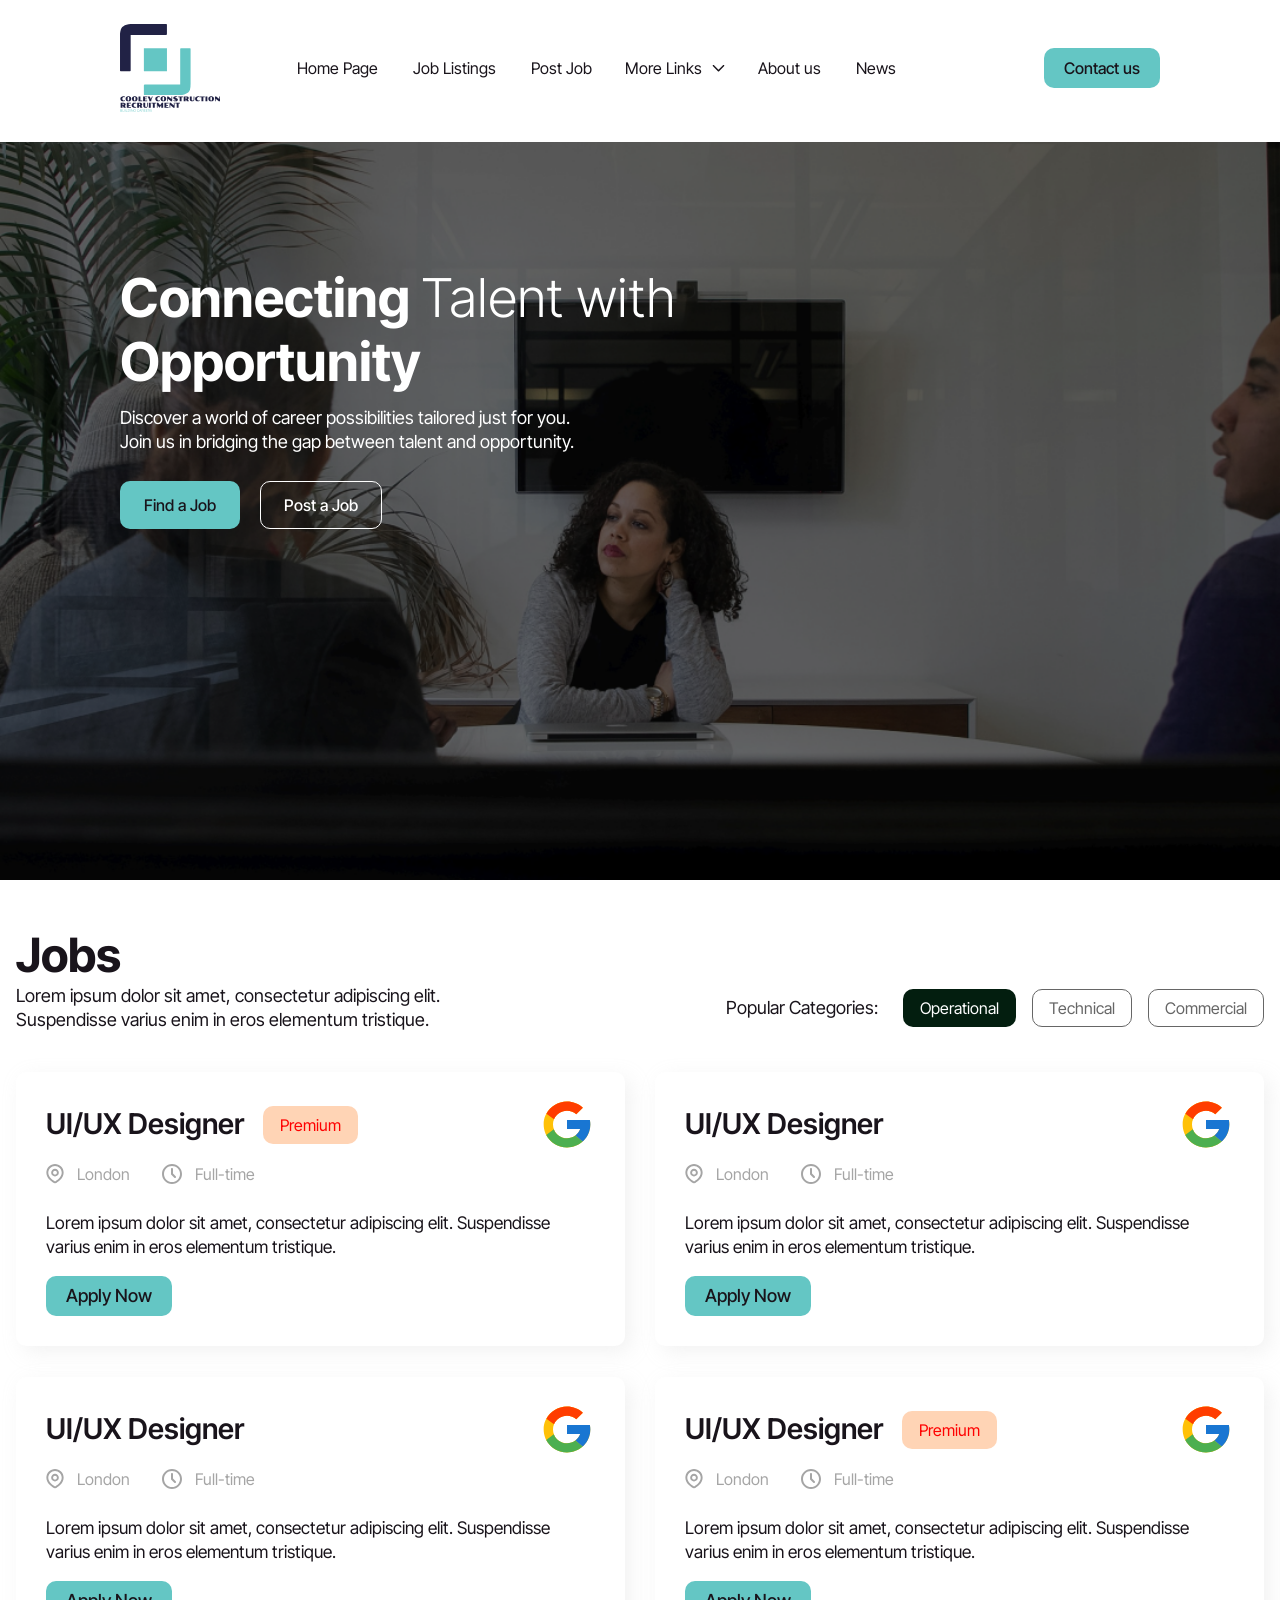
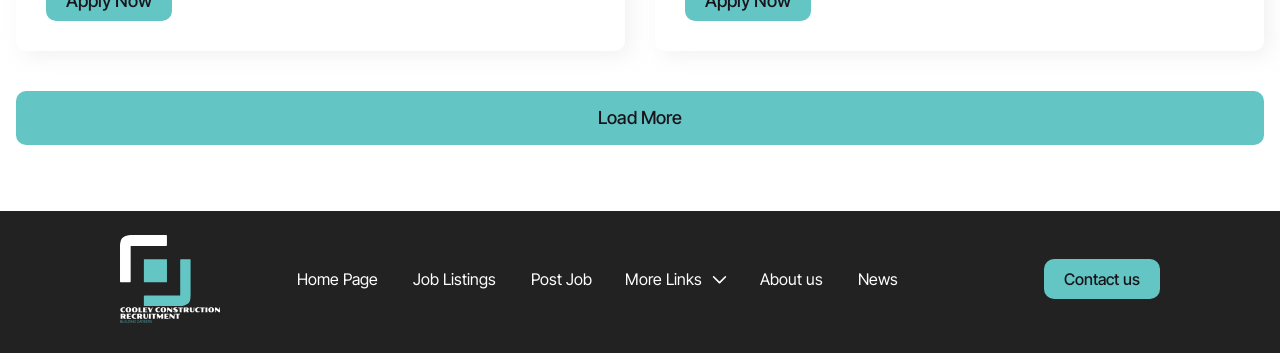
==== index.html @ 096ee9eb "Add files via upload" ====
<!doctype html>
<html lang="en">

<head>
	<title>HomePage</title>
	<meta charset="UTF-8">
	<meta name="format-detection" content="telephone=no">
	<!-- <style>body{opacity: 0;}</style> -->
	<link rel="stylesheet" href="css/style.min.css?_v=20250116055004">
	<link rel="shortcut icon" href="favicon.ico">
	<!-- <meta name="robots" content="noindex, nofollow"> -->
	<meta name="viewport" content="width=device-width, initial-scale=1.0">
</head>

<body>
	<div class="wrapper">
		<header class="header">
			<div class="header__container-small">
				<a href="" class="header__logo"><img src="img/logo.svg" alt="Logo" /></a>
				<div class="header__menu menu">
					<nav class="menu__body">
						<ul class="menu__list">
							<li class="menu__item"><a href="" class="menu__link">Home Page</a></li>
							<li class="menu__item"><a href="" class="menu__link">Job Listings</a></li>
							<li class="menu__item"><a href="" class="menu__link">Post Job</a></li>
							<li class="menu__item">
								<div data-spollers data-spollers-speed="0" class="menu__spollers spollers">
									<details class="spollers__item">
										<summary data-spoller-close class="spollers__title">
											<span class="spollers__decor">More Links</span>
											<svg class="spollers__arrow">
												<use xlink:href="img/icons/icons.svg#spoller-arrow"></use>
											</svg>
										</summary>
										<div class="spollers__body">
											<ul class="spollers__list">
												<li class="spollers__li"><a href="#" class="spollers__link">Candidates</a></li>
												<li class="spollers__li"><a href="" class="spollers__link">Job</a></li>
												<li class="spollers__li"><a href="" class="spollers__link">Work with Us</a></li>
												<li class="spollers__li"><a href="" class="spollers__link">Blog (NEWS)</a></li>
											</ul>
										</div>
									</details>
								</div>
							</li>
							<li class="menu__item"><a href="" class="menu__link">About us</a></li>
							<li class="menu__item"><a href="" class="menu__link">News</a></li>
						</ul>
						<a data-da=".header__container-small, 850, 2" href="" class="menu__button">Contact us</a>
					</nav>
				</div>
				<button type="button" class="menu__icon icon-menu"><span></span></button>
			</div>
		</header>

		<main class="page">
			<section class="page__hero hero-page">
				<div class="hero-page__container-small">
					<h1 class="hero-page__title">
						Connecting <span class="hero-page__title--decor">Talent with</span> Opportunity
					</h1>
					<h2 class="hero-page__subtitle">
						Discover a world of career possibilities tailored just for you. <br />
						Join us in bridging the gap between talent and opportunity.
					</h2>
					<div class="hero-page__buttons">
						<a href="" class="hero-page__button hero-page__button--first">Find a Job</a>
						<a href="" class="hero-page__button hero-page__button--second">Post a Job</a>
					</div>
				</div>
			</section>
			<section class="page__jobs jobs-page">
				<div class="jobs-page__container">
					<h2 class="jobs-page__title title title--center-mobile">Jobs</h2>
					<div class="jobs-page__about">
						<h3 class="jobs-page__subtitle">
							Lorem ipsum dolor sit amet, consectetur adipiscing elit. Suspendisse varius enim in eros elementum
							tristique.
						</h3>
						<div class="jobs-page__filter filter-jobs">
							<h4 class="filter-jobs__title">Popular Categories:</h4>
							<div class="filter-jobs__categories">
								<button type="button" class="filter-jobs__category filter-jobs__category--active">Operational</button>
								<button type="button" class="filter-jobs__category">Technical</button>
								<button type="button" class="filter-jobs__category">Commercial</button>
							</div>
						</div>
					</div>
					<ul class="jobs-page__list">
						<li class="jobs-page__item item-job">
							<a href="" class="item-job__link">
								<div class="item-job__header">
									<h3 class="item-job__name">UI/UX Designer</h3>
									<div class="item-job__label"><span>Premium</span></div>
									<img src="img/jobs/google.svg" alt="Google" class="item-job__employer" />
								</div>
								<div class="item-job__info">
									<div class="item-job__location">
										<svg>
											<use xlink:href="img/icons/icons.svg#location"></use>
										</svg>
										<span>London</span>
									</div>
									<div class="item-job__employment-type">
										<svg>
											<use xlink:href="img/icons/icons.svg#clock"></use>
										</svg>
										<span>Full-time</span>
									</div>
								</div>
								<p class="item-job__description">
									Lorem ipsum dolor sit amet, consectetur adipiscing elit. Suspendisse varius enim in eros elementum
									tristique.
								</p>
								<div class="item-job__button">Apply Now</div>
							</a>
						</li>
						<li class="jobs-page__item item-job">
							<a href="" class="item-job__link">
								<div class="item-job__header">
									<h3 class="item-job__name">UI/UX Designer</h3>
									<img src="img/jobs/google.svg" alt="Google" class="item-job__employer" />
								</div>
								<div class="item-job__info">
									<div class="item-job__location">
										<svg>
											<use xlink:href="img/icons/icons.svg#location"></use>
										</svg>
										<span>London</span>
									</div>
									<div class="item-job__employment-type">
										<svg>
											<use xlink:href="img/icons/icons.svg#clock"></use>
										</svg>
										<span>Full-time</span>
									</div>
								</div>
								<p class="item-job__description">
									Lorem ipsum dolor sit amet, consectetur adipiscing elit. Suspendisse varius enim in eros elementum
									tristique.
								</p>
								<div class="item-job__button">Apply Now</div>
							</a>
						</li>
						<li class="jobs-page__item item-job">
							<a href="" class="item-job__link">
								<div class="item-job__header">
									<h3 class="item-job__name">UI/UX Designer</h3>
									<img src="img/jobs/google.svg" alt="Google" class="item-job__employer" />
								</div>
								<div class="item-job__info">
									<div class="item-job__location">
										<svg>
											<use xlink:href="img/icons/icons.svg#location"></use>
										</svg>
										<span>London</span>
									</div>
									<div class="item-job__employment-type">
										<svg>
											<use xlink:href="img/icons/icons.svg#clock"></use>
										</svg>
										<span>Full-time</span>
									</div>
								</div>
								<p class="item-job__description">
									Lorem ipsum dolor sit amet, consectetur adipiscing elit. Suspendisse varius enim in eros elementum
									tristique.
								</p>
								<div class="item-job__button">Apply Now</div>
							</a>
						</li>
						<li class="jobs-page__item item-job">
							<a href="" class="item-job__link">
								<div class="item-job__header">
									<h3 class="item-job__name">UI/UX Designer</h3>
									<div class="item-job__label"><span>Premium</span></div>
									<img src="img/jobs/google.svg" alt="Google" class="item-job__employer" />
								</div>
								<div class="item-job__info">
									<div class="item-job__location">
										<svg>
											<use xlink:href="img/icons/icons.svg#location"></use>
										</svg>
										<span>London</span>
									</div>
									<div class="item-job__employment-type">
										<svg>
											<use xlink:href="img/icons/icons.svg#clock"></use>
										</svg>
										<span>Full-time</span>
									</div>
								</div>
								<p class="item-job__description">
									Lorem ipsum dolor sit amet, consectetur adipiscing elit. Suspendisse varius enim in eros elementum
									tristique.
								</p>
								<div class="item-job__button">Apply Now</div>
							</a>
						</li>
					</ul>
					<button type="button" class="jobs-page__button">Load More</button>
				</div>
			</section>
		</main>
		<footer class="footer">
			<div class="footer__container-small">
				<a href="" class="footer__logo"><img src="img/footer-logo.svg" alt="Logo" /></a>
				<div class="footer__menu-footer menu-footer">
					<nav class="menu-footer__body">
						<ul class="menu-footer__list">
							<li class="menu-footer__item"><a href="" class="menu-footer__link">Home Page</a></li>
							<li class="menu-footer__item"><a href="" class="menu-footer__link">Job Listings</a></li>
							<li class="menu-footer__item"><a href="" class="menu-footer__link">Post Job</a></li>
							<li class="menu-footer__item">
								<div data-spollers data-spollers-speed="0" class="menu-footer__spollers spollers-footer">
									<details class="spollers-footer__item">
										<summary data-spoller-close class="spollers-footer__title">
											<span class="spollers-footer__decor">More Links</span>
											<svg class="spollers-footer__arrow">
												<use xlink:href="img/icons/icons.svg#spoller-arrow"></use>
											</svg>
										</summary>
										<div class="spollers-footer__body">
											<ul class="spollers-footer__list">
												<li class="spollers-footer__li"><a href="#" class="spollers-footer__link">Candidates</a></li>
												<li class="spollers-footer__li"><a href="" class="spollers-footer__link">Job</a></li>
												<li class="spollers-footer__li"><a href="" class="spollers-footer__link">Work with Us</a></li>
												<li class="spollers-footer__li"><a href="" class="spollers-footer__link">Blog (NEWS)</a></li>
											</ul>
										</div>
									</details>
								</div>
							</li>
							<li class="menu-footer__item"><a href="" class="menu-footer__link">About us</a></li>
							<li class="menu-footer__item"><a href="" class="menu-footer__link">News</a></li>
						</ul>
						<a data-da=".footer__container-small, 850, 2" href="" class="menu-footer__button">Contact us</a>
					</nav>
				</div>
			</div>
		</footer>

	</div>
	<script src="js/app.min.js?_v=20250116055004"></script>
</body>

</html>
---- css/style.min.css ----
@import url('https://fonts.googleapis.com/css2?family=Inter+Tight:wght@100; 300;400;500;600;700&display=swap');:root{--main-color:#19141b;--red:#ff0000;--light-peach:#ffd4b5;--gray:#a5a5a5;--teal-green:#339694;--aqua-blue:#64c6c4}*{padding:0;margin:0;border:0}*,*::after,*::before{box-sizing:border-box}*::after,*::before{display:inline-block}body,html{height:100%;min-width:320px}body{color:var(--main-color);line-height:1;font-family:"Inter Tight";font-size:1rem;-ms-text-size-adjust:100%;-moz-text-size-adjust:100%;-webkit-text-size-adjust:100%;-webkit-font-smoothing:antialiased;-moz-osx-font-smoothing:grayscale}button,input,textarea{font-family:"Inter Tight";font-size:inherit;line-height:inherit;color:inherit;background-color:rgba(0,0,0,0)}input,textarea{width:100%}label{display:inline-block}button,option,select{cursor:pointer}a{display:inline-block;color:inherit;text-decoration:none}ul li{list-style:none}img{vertical-align:top}h1,h2,h3,h4,h5,h6{font-weight:inherit;font-size:inherit}body{line-height:150%}.lock body{overflow:hidden;touch-action:none;-ms-scroll-chaining:none;overscroll-behavior:none}.wrapper{min-height:100%;display:flex;flex-direction:column;overflow:hidden}@supports (overflow:clip){.wrapper{overflow:clip}}.wrapper>main{flex:1 1 auto}.wrapper>*{min-width:0}[class*=__container]{max-width:84rem;margin:0 auto;padding:0 1rem}[class*=__container-small]{max-width:67rem;margin:0 auto;padding:0 1rem}[class*="--gc"]{display:grid;min-width:0;grid-template-columns:1rem 1fr minmax(auto,82rem) 1fr 1rem}[class*="--gc"]>*{min-width:0;grid-column:3/4}.menu{display:flex;align-items:center;width:100%}.menu__body{width:100%;display:flex;align-items:center;justify-content:space-between;background-color:#fff}.menu__list{display:flex;align-items:center;flex-wrap:wrap;row-gap:.3125rem}.menu__link{position:relative}.menu__link::after{content:"";position:absolute;left:0;bottom:-2px;width:0;height:2px;background-color:var(--aqua-blue);transition:width .2s ease,left .2s ease}.menu__button{z-index:3;white-space:nowrap;display:flex;justify-content:center;align-items:center;padding:.5rem 1.25rem;border-radius:.625rem;background-color:var(--aqua-blue);font-weight:500;transition:all .3s ease}.icon-menu{display:none}.ibg{width:100%;height:100%;-o-object-fit:cover;object-fit:cover}.ibg--top{-o-object-position:top;object-position:top}.ibg--bottom{-o-object-position:bottom;object-position:bottom}.ibg--left{-o-object-position:left;object-position:left}.ibg--right{-o-object-position:right;object-position:right}.ibg--contain{-o-object-fit:contain;object-fit:contain}summary{list-style:none}.title{font-weight:700;line-height:120%}.title--center{text-align:center}.header{min-height:8.875rem}.header__container-small{display:flex;align-items:center;width:100%}.header__logo{position:relative;z-index:3}.header__logo img{width:6.25rem}.spollers__item{position:relative;z-index:2}.spollers__title{display:flex;align-items:center;gap:.625rem;cursor:pointer}.spollers__title._spoller-active+.spollers__body{display:block}.spollers__arrow{width:.8125rem;height:.5rem;transition:-webkit-transform .3s;transition:transform .3s;transition:transform .3s,-webkit-transform .3s}._spoller-active .spollers__arrow{-webkit-transform:rotate(-180deg);transform:rotate(-180deg)}.spollers__body{display:none}.spollers__list{display:flex;flex-direction:column;gap:.5rem}.spollers__link{white-space:nowrap}.footer{background-color:#222;min-height:8.875rem}.footer__container-small{display:flex;align-items:center;width:100%}.footer__logo img{width:6.25rem}.menu-footer{display:flex;align-items:center;width:100%}.menu-footer__body{width:100%;display:flex;align-items:center;justify-content:space-between}.menu-footer__list{display:flex;align-items:center;flex-wrap:wrap;row-gap:.3125rem}.menu-footer__link{color:#fff;position:relative;z-index:1;padding:0 .125rem}.menu-footer__link::after{content:"";position:absolute;left:0;bottom:-2px;width:0;height:2px;background-color:#fff;transition:width .2s ease,left .2s ease}.menu-footer__button{white-space:nowrap;padding:.5rem 1.25rem;border-radius:.625rem;background-color:var(--aqua-blue);font-weight:500;transition:all .3s ease}.spollers-footer__item{position:relative;z-index:1}.spollers-footer__title{display:flex;align-items:center;gap:.625rem;color:#fff;cursor:pointer}.spollers-footer__decor{color:#fff}.spollers-footer__arrow{width:.9375rem;height:.8125rem;transition:-webkit-transform .3s;transition:transform .3s;transition:transform .3s,-webkit-transform .3s}._spoller-active .spollers-footer__arrow{-webkit-transform:rotate(-180deg);transform:rotate(-180deg)}.spollers-footer__list{display:flex;flex-direction:column;row-gap:.5rem}.spollers-footer__link{color:var(--main-color);white-space:nowrap}.hero-page{min-height:46.125rem;background:url(../img/hero/hero-bg.jpg) center center/cover no-repeat}.hero-page__title{font-weight:700;color:#fff;max-width:40.625rem;line-height:120%}.hero-page__title:not(:last-child){margin-bottom:.2142857143em}.hero-page__title--decor{font-weight:300}.hero-page__subtitle{font-size:1.125rem;color:#fff}.hero-page__buttons{display:flex;align-items:center;gap:1.25rem}.hero-page__button{font-weight:500;border-radius:.625rem;transition:all .3s}.hero-page__button--first{padding:.75rem 1.5rem;background-color:var(--aqua-blue)}.hero-page__button--second{padding:.6875rem 1.4375rem;border:1px solid #fff;color:#fff}.jobs-page{padding-top:2.9375rem}.jobs-page__about{display:flex;align-items:center;justify-content:space-between;gap:2.5rem;margin-bottom:2.5rem}.jobs-page__subtitle{font-size:1.125rem;max-width:26.5625rem}.jobs-page__list{display:grid;grid-template-columns:repeat(2,1fr)}.jobs-page__list:not(:last-child){margin-bottom:2.5rem}.jobs-page__button{font-size:1.125rem;font-weight:500;width:100%;border-radius:.625rem;padding:.9375rem;background-color:var(--aqua-blue);transition:color .2s}.filter-jobs{display:flex;align-items:center;gap:1.5625rem}.filter-jobs__title{white-space:nowrap;font-size:1.125rem}.filter-jobs__categories{display:flex;align-items:center;-webkit-column-gap:1rem;-moz-column-gap:1rem;column-gap:1rem}.filter-jobs__category{border-radius:.625rem;border:1px solid #666;color:#666;padding:.375rem 1rem}.filter-jobs__category--active{pointer-events:none;color:#fff;border:none;background-color:#031e0f;padding:.4375rem 1.0625rem}.item-job{border-radius:.625rem;background-color:#fff;box-shadow:6px 6px 20px 0 rgba(192,192,192,.21);transition:box-shadow .3s}.item-job__link{height:100%;display:flex;flex-direction:column;padding:1.5625rem 1.875rem 1.875rem 1.875rem}.item-job__header{display:flex;align-items:center;margin-bottom:.625rem}.item-job__name{line-height:115%;font-weight:600}.item-job__label{margin-right:1.25rem;padding:.4375rem 1.0625rem;color:var(--red);background-color:var(--light-peach);border-radius:.625rem}.item-job__employer{width:100%;margin-left:auto;text-align:end}.item-job__info{display:flex;align-items:center;-webkit-column-gap:2rem;-moz-column-gap:2rem;column-gap:2rem;row-gap:.3125rem;margin-bottom:1.5625rem}.item-job__location svg{width:1.125rem;height:1.260625rem}.item-job__employment-type svg{width:1.25rem;height:1.25rem}.item-job__employment-type,.item-job__location{color:#a5a5a5;display:flex;align-items:center;gap:.8125rem}.item-job__employment-type svg,.item-job__location svg{fill:#a5a5a5}.item-job__description{flex:1 1 auto}.item-job__button{display:inline-block;width:-webkit-max-content;width:max-content;font-weight:500;border-radius:.625rem;font-size:1.125rem;transition:all .1s;padding:.5rem 1.25rem;background-color:var(--aqua-blue);position:relative;overflow:hidden}.item-job__button:before{content:"";position:absolute;inset:0;border:2px solid var(--main-color);-webkit-transform:scale(1.1);transform:scale(1.1);opacity:0;transition:all .1s;border-radius:.625rem}@media (min-width:37.5em){.spollers-footer__title._spoller-active+.spollers-footer__body{display:block}.spollers-footer__body{display:none;background-color:#fff;border-radius:.625rem;border:2px solid var(--main-color);padding:.9375rem 3.125rem .9375rem .9375rem;position:absolute;bottom:calc(100% + .625rem);left:-1rem}}@media (min-width:53.125em){.menu__link{padding:0 .125rem}}@media (min-width:53.1875em){.spollers__decor{position:relative}.spollers__decor::after{content:"";position:absolute;left:0;bottom:-2px;width:0;height:2px;background-color:var(--aqua-blue);transition:width .2s ease,left .2s ease}._spoller-active .spollers__decor::after{width:100%}.spollers__body{background-color:#fff;border-radius:.625rem;border:2px solid var(--main-color);padding:.9375rem 3.125rem 1.25rem .9375rem;position:absolute;top:calc(100% + .625rem);left:-1rem}.spollers__link{position:relative;z-index:2;overflow:hidden;display:inline-block}.spollers__link::before{content:"";position:absolute;width:100%;height:2px;background-color:var(--aqua-blue);bottom:0;left:0;-webkit-transform:scaleX(0);transform:scaleX(0);-webkit-transform-origin:100% 50%;transform-origin:100% 50%;transition:-webkit-transform .3s cubic-bezier(.76,0,.24,1);transition:transform .3s cubic-bezier(.76,0,.24,1);transition:transform .3s cubic-bezier(.76,0,.24,1),-webkit-transform .3s cubic-bezier(.76,0,.24,1)}.spollers-footer__decor{position:relative;z-index:1}.spollers-footer__decor::after{content:"";position:absolute;left:0;bottom:-2px;width:0;height:2px;background-color:#fff;transition:width .2s ease,left .2s ease}._spoller-active .spollers-footer__decor::after{width:100%}.spollers-footer__link{position:relative;z-index:1;overflow:hidden;display:inline-block}.spollers-footer__link::before{content:"";position:absolute;width:100%;height:2px;background-color:var(--main-color);bottom:0;left:0;-webkit-transform:scaleX(0);transform:scaleX(0);-webkit-transform-origin:100% 50%;transform-origin:100% 50%;transition:-webkit-transform .3s cubic-bezier(.76,0,.24,1);transition:transform .3s cubic-bezier(.76,0,.24,1);transition:transform .3s cubic-bezier(.76,0,.24,1),-webkit-transform .3s cubic-bezier(.76,0,.24,1)}}@media (min-width:61.99875em){.header__container-small{padding-top:1.5rem}.footer__container-small{padding-top:1.5rem}}@media (min-width:75em){.menu__body{gap:2.1875rem}.menu__list{-webkit-column-gap:1.9375rem;-moz-column-gap:1.9375rem;column-gap:1.9375rem}.header__container-small{gap:4.6875rem}.footer__container-small{gap:4.6875rem}.menu-footer__body{gap:2.1875rem}.menu-footer__list{-webkit-column-gap:1.9375rem;-moz-column-gap:1.9375rem;column-gap:1.9375rem}}@media (min-width:84em){.title{font-size:3rem}}@media (min-width:90em){.hero-page__title{padding-top:8.125rem}.hero-page__title{font-size:3.5rem}.hero-page__subtitle:not(:last-child){margin-bottom:1.5rem}.jobs-page{padding-bottom:3.75rem}.jobs-page__list{gap:2rem}.item-job__name{margin-right:1.25rem}.item-job__name{font-size:2rem}.item-job__employer{max-width:3.625rem}.item-job__description{margin-bottom:.9375rem}.item-job__description{font-size:1.125rem}}@media (max-width:20em){.title{font-size:2.25rem}}@media (max-width:61.99875em){.header{min-height:7.5rem;display:flex;align-items:center}.header__logo img{width:5.3125rem}.footer{min-height:7.5rem;display:flex;align-items:center}.footer__logo img{width:5.3125rem}.jobs-page__about{flex-direction:column;align-items:start}.filter-jobs__categories{flex-wrap:wrap;row-gap:.625rem}}@media (max-width:53.125em){.menu__body{flex-direction:column;justify-content:flex-start;align-items:flex-end;position:fixed;z-index:2;width:100%;height:100%;right:-100%;top:0;overflow:auto;padding:11.25rem .9375rem 6.25rem 1.875rem;transition:right .3s}.menu__body::before{content:"";position:fixed;width:100%;height:7.5rem;right:-100%;top:0;transition:right .3s;z-index:3;background-color:#fff}.menu-open .menu__body{right:0}.menu-open .menu__body::before{right:0}.menu__list{-webkit-column-gap:1.3125rem;-moz-column-gap:1.3125rem;column-gap:1.3125rem;align-items:flex-end;flex-direction:column;padding-right:1.5625rem}.menu__button{padding:.625rem 1.5625rem}.icon-menu{display:block;position:relative;flex:0 0 1.875rem;height:1.625rem;z-index:5}.icon-menu span,.icon-menu::after,.icon-menu::before{content:"";display:inline-block;transition:all .3s ease 0s;right:0;position:absolute;width:100%;height:.1875rem;border-radius:1.875rem;background-color:var(--main-color)}.icon-menu::before{top:0}.icon-menu::after{bottom:0}.icon-menu span{top:calc(50% - .0625rem)}.menu-open .icon-menu span{width:0}.menu-open .icon-menu::before{top:calc(50% - .125rem);-webkit-transform:rotate(-45deg);transform:rotate(-45deg)}.menu-open .icon-menu::after{bottom:calc(50% - .0625rem);-webkit-transform:rotate(45deg);transform:rotate(45deg)}.header__container-small{gap:2.1875rem}.header__container-small{justify-content:space-between}.spollers__title{flex-direction:row-reverse}.spollers__arrow{width:1.4375rem;height:1.125rem}.spollers__body{margin-bottom:.9375rem}.spollers__list{align-items:flex-end}.spollers__link{display:flex;align-items:center;gap:.625rem}.spollers__link::after{content:"";width:.5rem;height:.5rem;border-radius:50%;background-color:var(--aqua-blue)}.footer__container-small{gap:2.1875rem}.footer__container-small{justify-content:space-between}.menu-footer__list{-webkit-column-gap:1.3125rem;-moz-column-gap:1.3125rem;column-gap:1.3125rem}.menu-footer__button{padding:.625rem 1.5625rem}}@media (max-width:53.125em)and (max-width:20em){.menu__list{row-gap:1.5625rem}.menu__link{font-size:1.75rem}.spollers__title._spoller-active{margin-bottom:.9375rem}.spollers__title{font-size:1.75rem}.spollers__list{row-gap:.9375rem}.spollers__link{font-size:1.125rem}}@media (max-width:53.125em)and (any-hover:none){.icon-menu{cursor:default}}@media (max-width:47.99875em){.menu__body{gap:1.25rem}.menu-footer__body{gap:1.25rem}.menu-footer__list{justify-content:center}.spollers-footer__body{padding:.9375rem 1.25rem}.jobs-page__list{grid-template-columns:1fr}.jobs-page__list:not(:last-child){margin-bottom:1.875rem}.filter-jobs{display:block}.filter-jobs__title{margin-bottom:1.25rem}.filter-jobs__categories{-webkit-column-gap:.625rem;-moz-column-gap:.625rem;column-gap:.625rem}.item-job__name{font-size:1.125rem}}@media (max-width:47.99875em)and (max-width:24.375em){.item-job__name{font-size:1.125rem}}@media (max-width:37.5em){.footer__container-small{padding-top:3.125rem;padding-bottom:5rem;flex-direction:column;gap:0}.footer__logo:not(:last-child){margin-bottom:3.125rem}.menu-footer:not(:last-child){margin-bottom:2.5rem}.menu-footer__list{width:100%;align-items:center;flex-direction:column;row-gap:1.25rem}.menu-footer__link{font-size:1.5rem}.spollers-footer__title{font-size:1.5rem}.spollers-footer__title._spoller-active{margin-bottom:.9375rem}.spollers-footer__body{padding:0}.spollers-footer__list{row-gap:.9375rem;align-items:flex-start}.spollers-footer__link{color:#fff;font-size:1.25rem;display:flex;align-items:center;flex-direction:row-reverse;gap:.5rem}.spollers-footer__link::after{content:"";width:.4375rem;height:.125rem;background-color:#fff}}@media (max-width:29.99875em){.menu__body{padding:9.375rem .9375rem 6.25rem 1.875rem}.menu__list{padding-right:.9375rem}.title--center-mobile{text-align:center}.header__container-small{gap:.9375rem}.spollers__body{margin-bottom:.625rem}.spollers__link{gap:.4375rem}.spollers__link::after{width:.3125rem;height:.3125rem}.hero-page{min-height:45.375rem}.hero-page__title:not(:last-child){margin-bottom:.9375rem}.jobs-page__subtitle{text-align:center}.item-job__link{padding:1rem 1rem 1.25rem 1rem}.item-job__label{font-size:.75rem;padding:.3125rem .75rem}.item-job__info{margin-bottom:1.25rem}.item-job__button{font-size:1rem;padding:.625rem 1.5625rem}}@media (max-width:24.375em){.hero-page__title{padding-top:5.625rem}.hero-page__title{font-size:2.5rem}.hero-page__subtitle:not(:last-child){margin-bottom:2.75rem}.jobs-page{padding-bottom:6.25rem}.jobs-page__list{gap:1.5rem}.item-job__name{margin-right:.75rem}.item-job__employer{max-width:2.6875rem}.item-job__description{margin-bottom:1.5625rem}.item-job__description{font-size:.875rem}}@media (min-width:47.99875em)and (max-width:75em){.menu__body{gap:clamp(1.25rem ,-.416546109rem + 3.4720614786vw ,2.1875rem)}.menu-footer__body{gap:clamp(1.25rem ,-.416546109rem + 3.4720614786vw ,2.1875rem)}}@media (min-width:53.125em)and (max-width:75em){.menu__list{-webkit-column-gap:clamp(1.3125rem ,-.2053571429rem + 2.8571428571vw ,1.9375rem);-moz-column-gap:clamp(1.3125rem ,-.2053571429rem + 2.8571428571vw ,1.9375rem);column-gap:clamp(1.3125rem ,-.2053571429rem + 2.8571428571vw ,1.9375rem)}.header__container-small{gap:clamp(2.1875rem ,-3.8839285714rem + 11.4285714286vw ,4.6875rem)}.footer__container-small{gap:clamp(2.1875rem ,-3.8839285714rem + 11.4285714286vw ,4.6875rem)}.menu-footer__list{-webkit-column-gap:clamp(1.3125rem ,-.2053571429rem + 2.8571428571vw ,1.9375rem);-moz-column-gap:clamp(1.3125rem ,-.2053571429rem + 2.8571428571vw ,1.9375rem);column-gap:clamp(1.3125rem ,-.2053571429rem + 2.8571428571vw ,1.9375rem)}}@media (max-width:53.125em)and (min-width:53.125em){.menu__list{row-gap:2.8125rem}.menu__link{font-size:3rem}.spollers__title._spoller-active{margin-bottom:2.8125rem}.spollers__title{font-size:3rem}.spollers__list{row-gap:1.875rem}.spollers__link{font-size:2.125rem}}@media (max-width:53.125em)and (min-width:20em)and (max-width:53.125em){.menu__list{row-gap:clamp(1.5625rem ,.8077830189rem + 3.7735849057vw ,2.8125rem)}.menu__link{font-size:clamp(1.75rem ,.9952830189rem + 3.7735849057vw ,3rem)}.spollers__title._spoller-active{margin-bottom:clamp(.9375rem ,-.1945754717rem + 5.6603773585vw ,2.8125rem)}.spollers__title{font-size:clamp(1.75rem ,.9952830189rem + 3.7735849057vw ,3rem)}.spollers__list{row-gap:clamp(.9375rem ,.3714622642rem + 2.8301886792vw ,1.875rem)}.spollers__link{font-size:clamp(1.125rem ,.5212264151rem + 3.0188679245vw ,2.125rem)}}@media (min-width:20em)and (max-width:84em){.title{font-size:clamp(2.25rem ,2.015625rem + 1.171875vw ,3rem)}}@media (min-width:24.375em)and (max-width:90em){.hero-page__title{padding-top:clamp(5.625rem ,4.6964285714rem + 3.8095238095vw ,8.125rem)}.hero-page__title{font-size:clamp(2.5rem ,2.1285714286rem + 1.5238095238vw ,3.5rem)}.hero-page__subtitle:not(:last-child){margin-bottom:clamp(1.5rem ,3.2142857143rem + -1.9047619048vw ,2.75rem)}.jobs-page{padding-bottom:clamp(3.75rem ,7.1785714286rem + -3.8095238095vw ,6.25rem)}.jobs-page__list{gap:clamp(1.5rem ,1.3142857143rem + .7619047619vw ,2rem)}.item-job__name{margin-right:clamp(.75rem ,.5642857143rem + .7619047619vw ,1.25rem)}.item-job__employer{max-width:clamp(2.6875rem ,2.3392857143rem + 1.4285714286vw ,3.625rem)}.item-job__description{margin-bottom:clamp(.9375rem ,1.7946428571rem + -.9523809524vw ,1.5625rem)}.item-job__description{font-size:clamp(.875rem ,.7821428571rem + .380952381vw ,1.125rem)}}@media (min-width:47.99875em)and (max-width:90em){.item-job__name{font-size:clamp(1.125rem ,.1250558019rem + 2.0832713312vw ,2rem)}}@media (max-width:47.99875em)and (min-width:47.9375em){.item-job__name{font-size:2rem}}@media (max-width:47.99875em)and (min-width:24.375em)and (max-width:47.9375em){.item-job__name{font-size:clamp(1.125rem ,.2198275862rem + 3.7135278515vw ,2rem)}}@media (any-hover:hover){.menu__link:hover::after{width:100%;left:0}.menu__button:hover{color:#fff;background-color:var(--main-color);box-shadow:0 4px 15px rgba(0,0,0,.2)}.spollers__link:hover::before{-webkit-transform-origin:0 50%;transform-origin:0 50%;-webkit-transform:scaleX(1);transform:scaleX(1)}.menu-footer__link:hover::after{width:100%;left:0}.menu-footer__button:hover{color:var(--main-color);background-color:#fff;box-shadow:0 4px 15px rgba(0,0,0,.2)}.spollers-footer__link:hover::before{-webkit-transform-origin:0 50%;transform-origin:0 50%;-webkit-transform:scaleX(1);transform:scaleX(1)}.hero-page__button--first:hover{color:#fff}.hero-page__button--second:hover{background-color:#fff;color:var(--main-color)}.jobs-page__button:hover{color:#fff}.filter-jobs__category:hover{color:#fff;border:none;background-color:#031e0f;padding:.4375rem 1.0625rem}.item-job:hover{box-shadow:6px 6px 20px 0 rgba(100,100,100,.21)}.item-job:hover .item-job__name{text-decoration:underline}.item-job__button:hover{color:var(--main-color);background-color:#fff;box-shadow:0 4px 15px rgba(0,0,0,.2)}.item-job__button:hover:before{-webkit-transform:scale(1);transform:scale(1);opacity:1}}
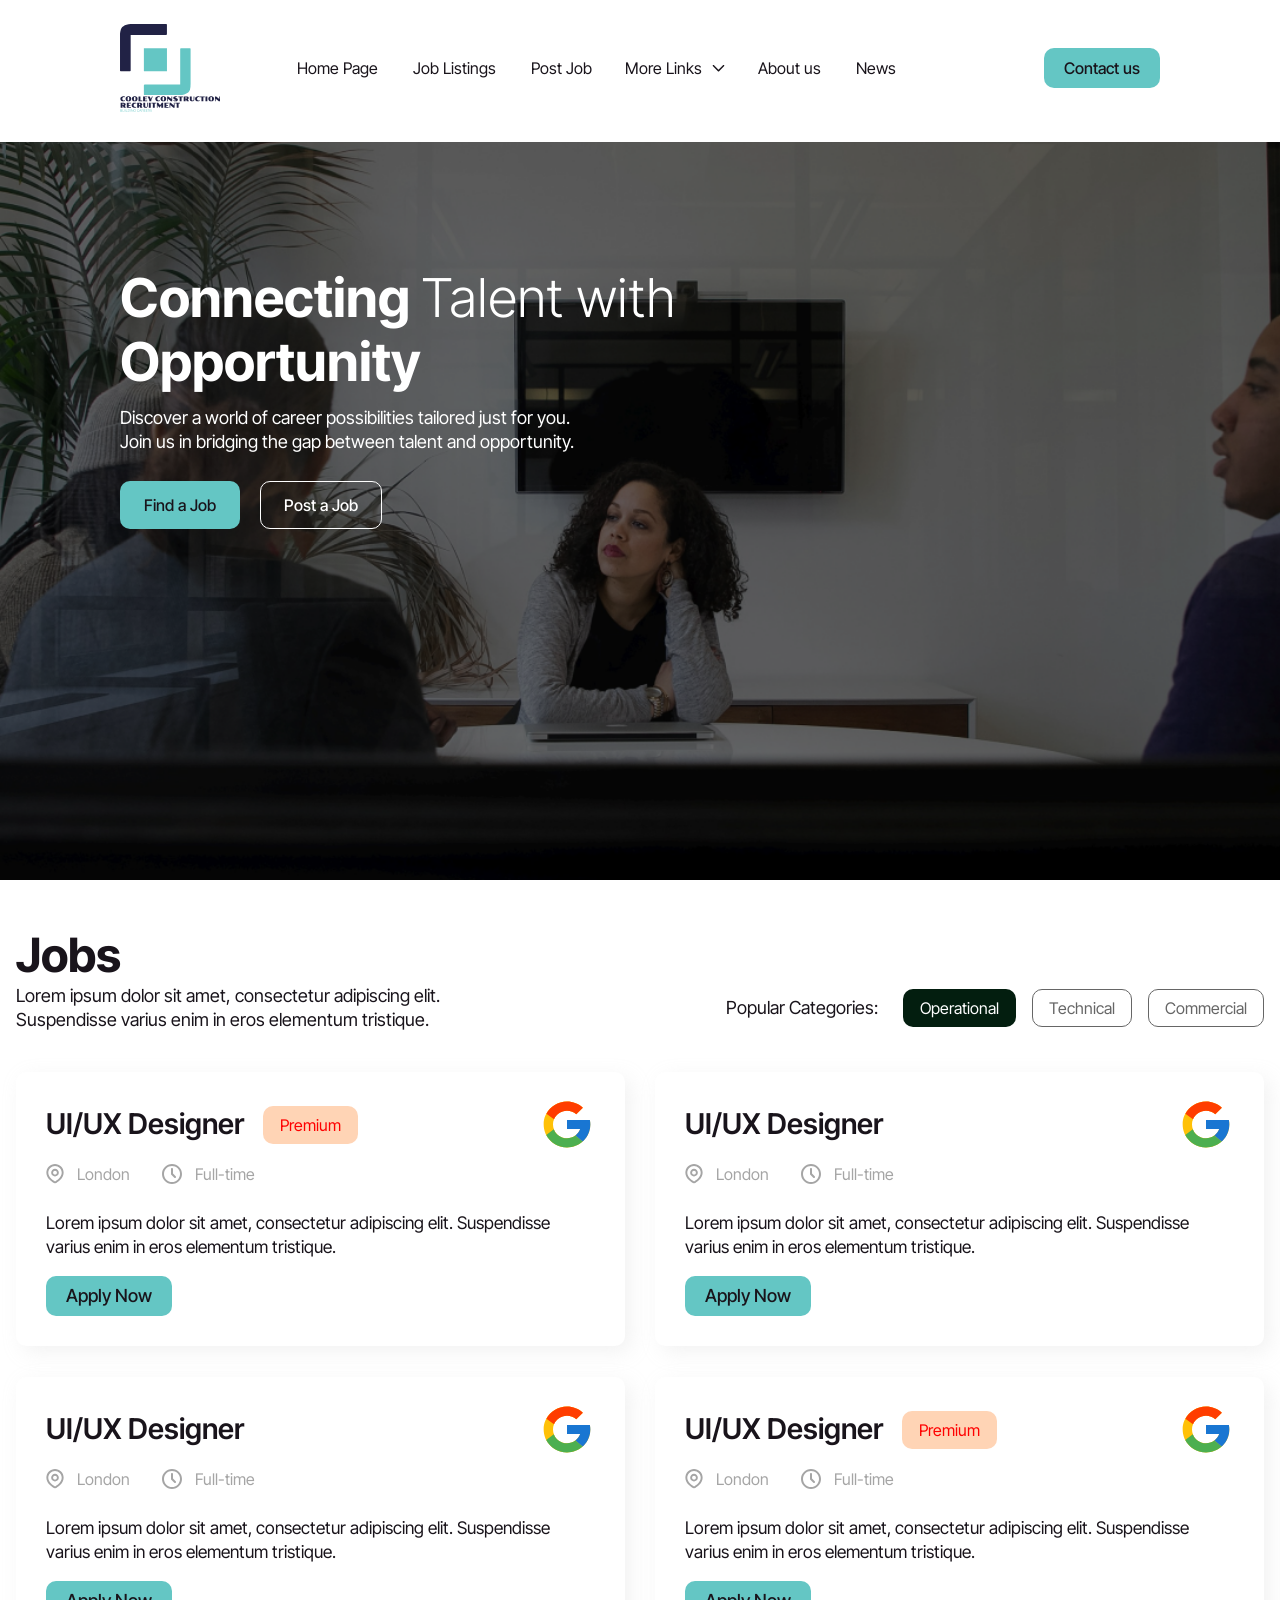
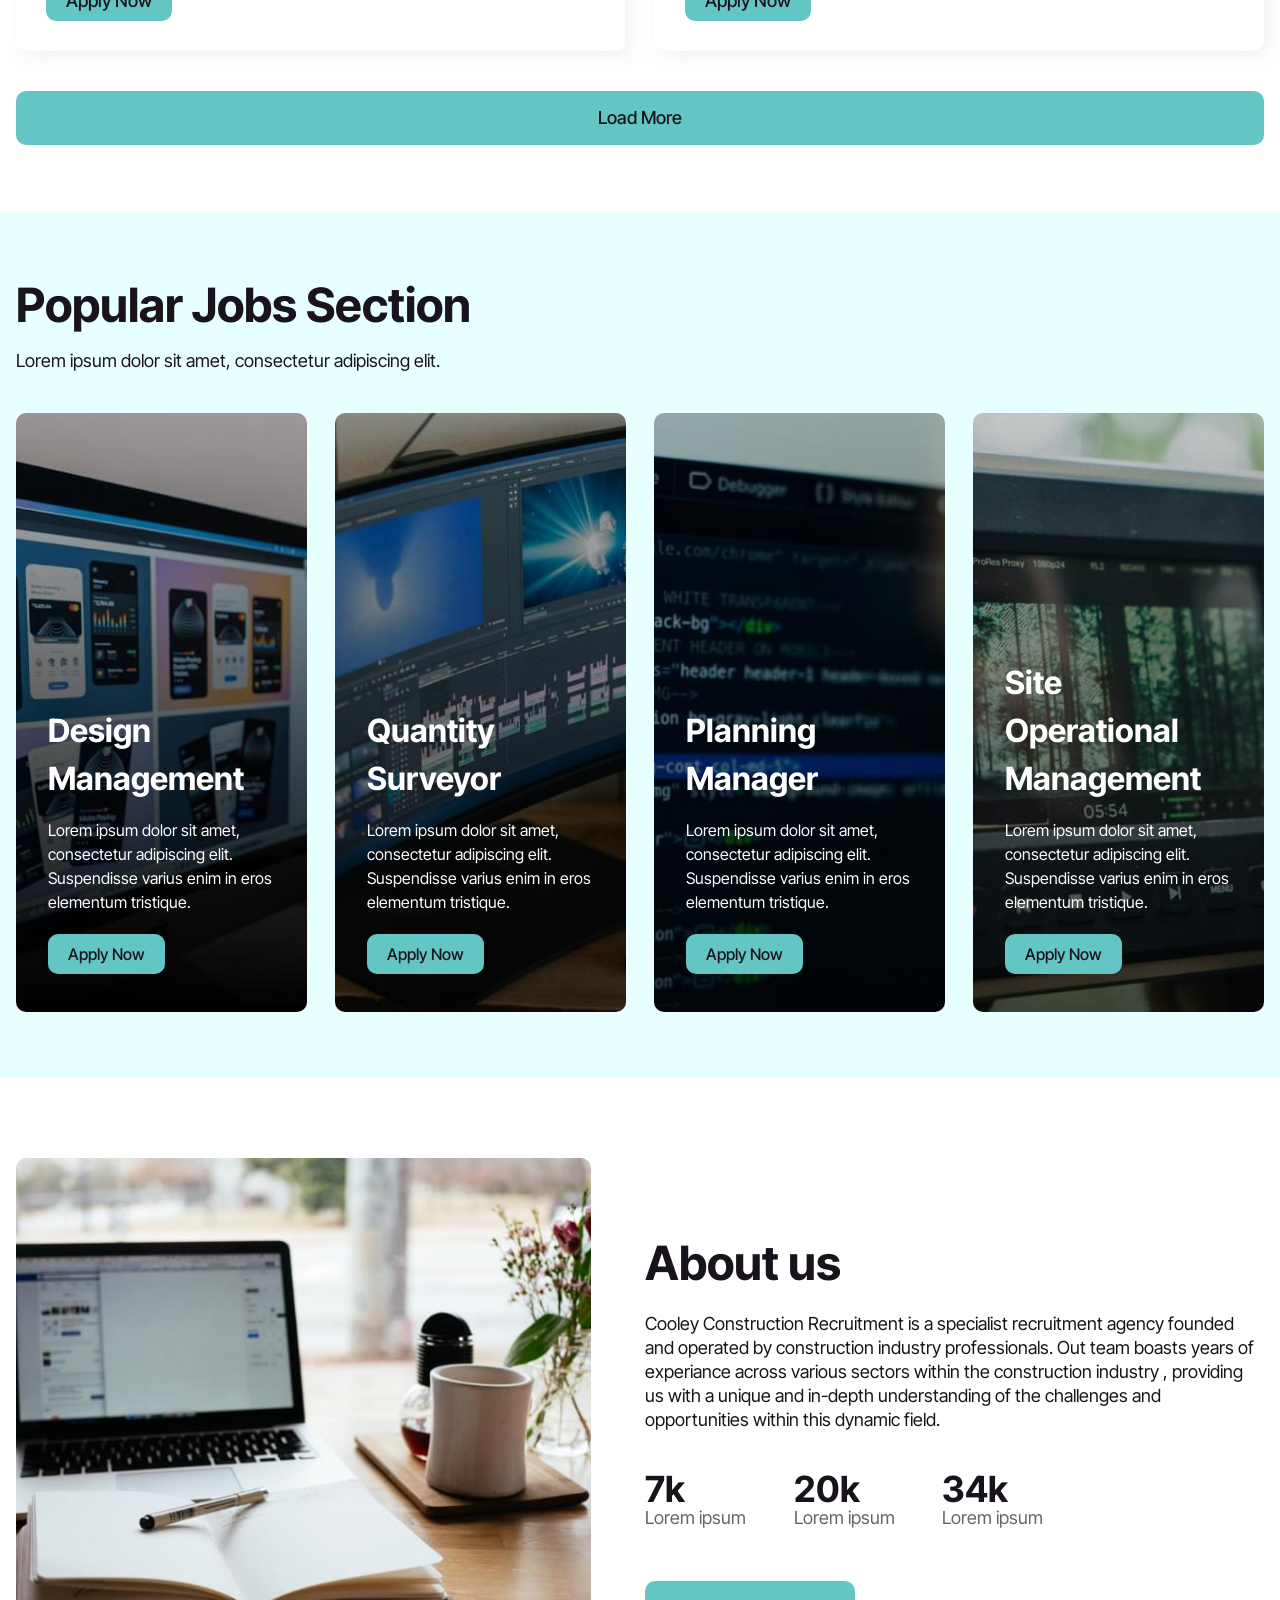
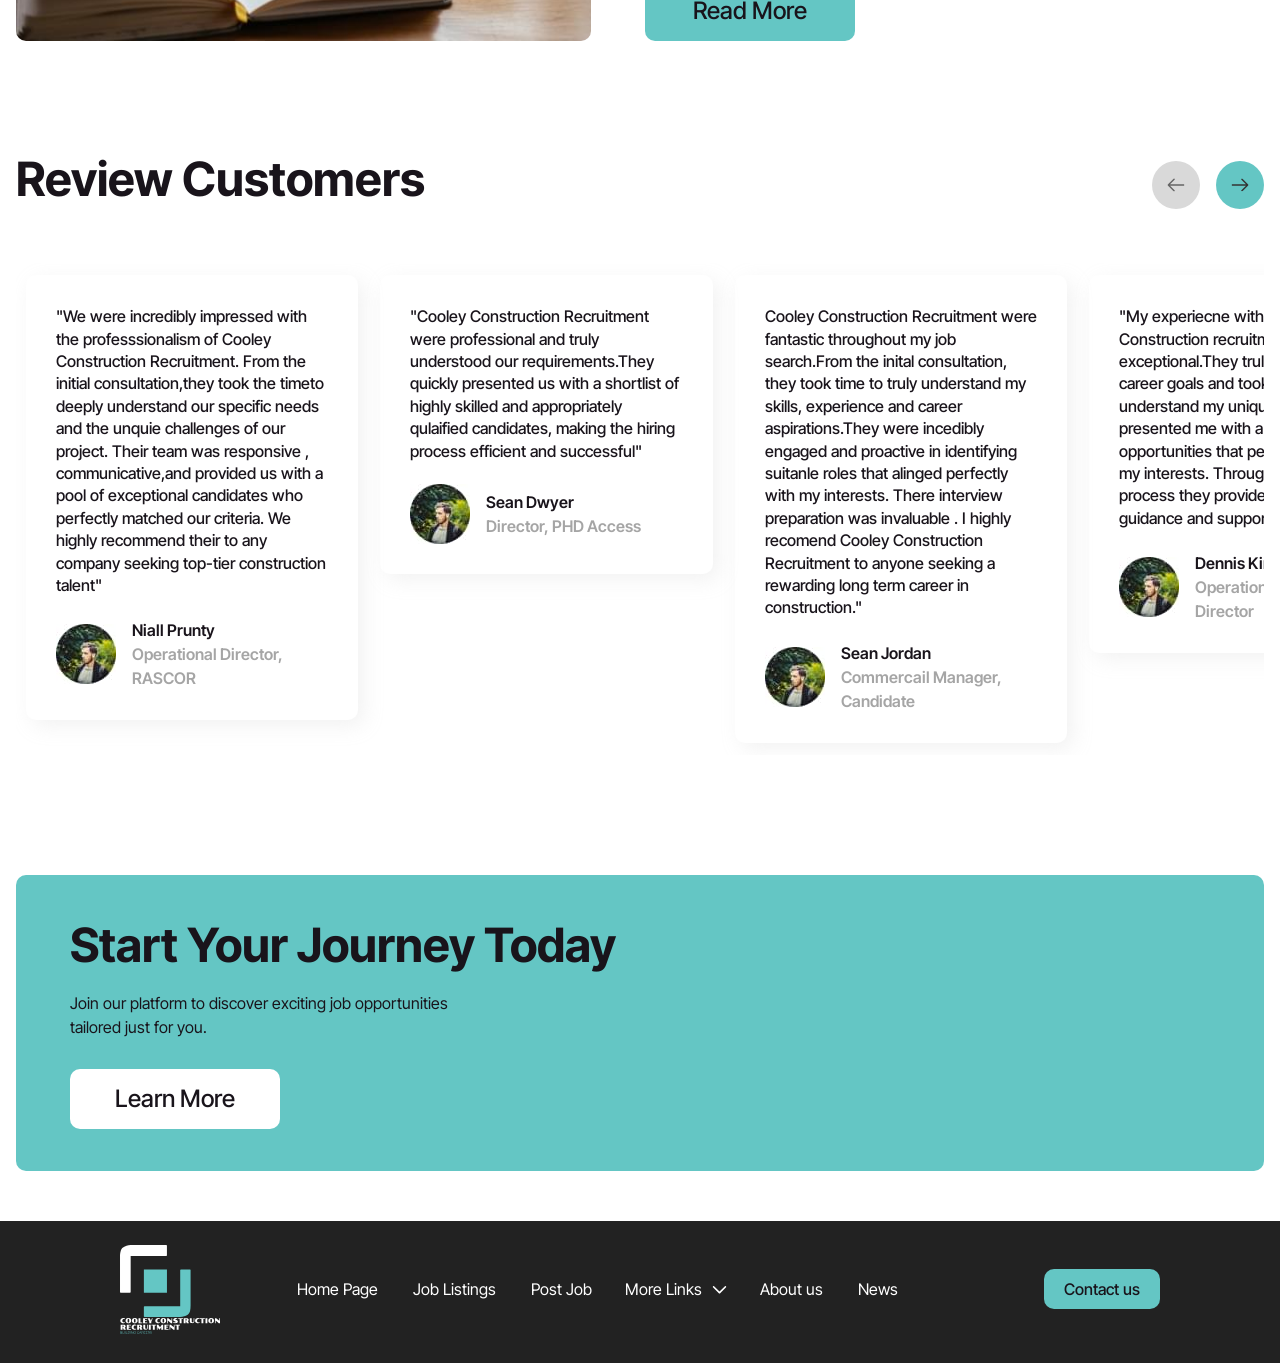
==== commit 71392aaa: "Add files via upload" ====
--- a/index.html
+++ b/index.html
@@ -6,7 +6,7 @@
 	<meta charset="UTF-8">
 	<meta name="format-detection" content="telephone=no">
 	<!-- <style>body{opacity: 0;}</style> -->
-	<link rel="stylesheet" href="css/style.min.css?_v=20250116055004">
+	<link rel="stylesheet" href="css/style.min.css?_v=20250117055228">
 	<link rel="shortcut icon" href="favicon.ico">
 	<!-- <meta name="robots" content="noindex, nofollow"> -->
 	<meta name="viewport" content="width=device-width, initial-scale=1.0">
@@ -73,7 +73,7 @@
 				<div class="jobs-page__container">
 					<h2 class="jobs-page__title title title--center-mobile">Jobs</h2>
 					<div class="jobs-page__about">
-						<h3 class="jobs-page__subtitle">
+						<h3 class="jobs-page__subtitle subtitle subtitle--center-mobile">
 							Lorem ipsum dolor sit amet, consectetur adipiscing elit. Suspendisse varius enim in eros elementum
 							tristique.
 						</h3>
@@ -199,6 +199,226 @@
 						</li>
 					</ul>
 					<button type="button" class="jobs-page__button">Load More</button>
+				</div>
+			</section>
+			<section class="page__popular popular-page">
+				<div class="popular-page__container">
+					<h2 class="popular-page__title title title--center-mobile">Popular Jobs Section</h2>
+					<h3 class="popular-page__subtitle subtitle subtitle--center-mobile">
+						Lorem ipsum dolor sit amet, consectetur adipiscing elit.
+					</h3>
+					<div class="popular-page__columns">
+						<div class="popular-page__column column-popular">
+							<div class="column-popular__content">
+								<h3 class="column-popular__title">Design Management</h3>
+								<p class="column-popular__description">
+									Lorem ipsum dolor sit amet, consectetur adipiscing elit. Suspendisse varius enim in eros elementum
+									tristique.
+								</p>
+								<a href="" class="column-popular__button">Apply Now</a>
+							</div>
+							<img class="column-popular__img ibg" src="img/popular/01.jpg" alt="Image" />
+						</div>
+						<div class="popular-page__column column-popular">
+							<div class="column-popular__content">
+								<h3 class="column-popular__title">Quantity Surveyor</h3>
+								<p class="column-popular__description">
+									Lorem ipsum dolor sit amet, consectetur adipiscing elit. Suspendisse varius enim in eros elementum
+									tristique.
+								</p>
+								<a href="" class="column-popular__button">Apply Now</a>
+							</div>
+							<img class="column-popular__img ibg" src="img/popular/02.jpg" alt="Image" />
+						</div>
+						<div class="popular-page__column column-popular">
+							<div class="column-popular__content">
+								<h3 class="column-popular__title">Planning Manager</h3>
+								<p class="column-popular__description">
+									Lorem ipsum dolor sit amet, consectetur adipiscing elit. Suspendisse varius enim in eros elementum
+									tristique.
+								</p>
+								<a href="" class="column-popular__button">Apply Now</a>
+							</div>
+							<img class="column-popular__img ibg" src="img/popular/03.jpg" alt="Image" />
+						</div>
+						<div class="popular-page__column column-popular">
+							<div class="column-popular__content">
+								<h3 class="column-popular__title">Site Operational Management</h3>
+								<p class="column-popular__description">
+									Lorem ipsum dolor sit amet, consectetur adipiscing elit. Suspendisse varius enim in eros elementum
+									tristique.
+								</p>
+								<a href="" class="column-popular__button">Apply Now</a>
+							</div>
+							<img class="column-popular__img ibg" src="img/popular/04.jpg" alt="Image" />
+						</div>
+					</div>
+				</div>
+			</section>
+			<section class="page__about about-page">
+				<div class="about-page__container">
+					<div data-da=".about-page__content, 767.98, 2" class="about-page__decoration">
+						<img src="img/about/image.jpg" alt="Image" class="about-page__image ibg" />
+					</div>
+					<div class="about-page__content">
+						<h2 class="about-page__title title">About us</h2>
+						<p class="about-page__text">
+							Cooley Construction Recruitment is a specialist recruitment agency founded and operated by construction
+							industry professionals. Out team boasts years of experiance across various sectors within the
+							construction industry , providing us with a unique and in-depth understanding of the challenges and
+							opportunities within this dynamic field.
+						</p>
+						<div class="about-page__statistics">
+							<div class="about-page__statistic statistic-about">
+								<h3 class="statistic-about__title">7k</h3>
+								<h4 class="statistic-about__subtitle">Lorem ipsum</h4>
+							</div>
+							<div class="about-page__statistic statistic-about">
+								<h3 class="statistic-about__title">20k</h3>
+								<h4 class="statistic-about__subtitle">Lorem ipsum</h4>
+							</div>
+							<div class="about-page__statistic statistic-about">
+								<h3 class="statistic-about__title">34k</h3>
+								<h4 class="statistic-about__subtitle">Lorem ipsum</h4>
+							</div>
+						</div>
+						<a href="" class="about-page__button">Read More</a>
+					</div>
+				</div>
+			</section>
+			<section class="page__review review-page">
+				<div class="review-page__container">
+					<h2 class="review-page__title title">Review Customers</h2>
+					<div class="review-page__slider swiper">
+						<div class="review-page__wrapper swiper-wrapper">
+							<div class="review-page__slide slide-review swiper-slide">
+								<div class="slide-review__inner">
+									<p class="slide-review__text">
+										"We were incredibly impressed with the professsionalism of Cooley Construction Recruitment. From
+										the initial consultation,they took the timeto deeply understand our specific needs and the unquie
+										challenges of our project. Their team was responsive , communicative,and provided us with a pool
+										of exceptional candidates who perfectly matched our criteria. We highly recommend their to any
+										company seeking top-tier construction talent"
+									</p>
+									<div class="slide-review__reviewer reviewer">
+										<img src="img/review/reviewer.jpg" alt="" class="reviewer__image" />
+										<div class="reviewer__info">
+											<span class="reviewer__name">Niall Prunty</span>
+											<span class="reviewer__position">Operational Director, RASCOR</span>
+										</div>
+									</div>
+								</div>
+							</div>
+							<div class="review-page__slide slide-review swiper-slide">
+								<div class="slide-review__inner">
+									<p class="slide-review__text">
+										"Cooley Construction Recruitment were professional and truly understood our requirements.They
+										quickly presented us with a shortlist of highly skilled and appropriately qulaified candidates,
+										making the hiring process efficient and successful"
+									</p>
+									<div class="slide-review__reviewer reviewer">
+										<img src="img/review/reviewer.jpg" alt="" class="reviewer__image" />
+										<div class="reviewer__info">
+											<span class="reviewer__name">Sean Dwyer</span>
+											<span class="reviewer__position">Director, PHD Access</span>
+										</div>
+									</div>
+								</div>
+							</div>
+							<div class="review-page__slide slide-review swiper-slide">
+								<div class="slide-review__inner">
+									<p class="slide-review__text">
+										Cooley Construction Recruitment were fantastic throughout my job search.From the inital
+										consultation, they took time to truly understand my skills, experience and career aspirations.They
+										were incedibly engaged and proactive in identifying suitanle roles that alinged perfectly with my
+										interests. There interview preparation was invaluable . I highly recomend Cooley Construction
+										Recruitment to anyone seeking a rewarding long term career in construction."
+									</p>
+									<div class="slide-review__reviewer reviewer">
+										<img src="img/review/reviewer.jpg" alt="" class="reviewer__image" />
+										<div class="reviewer__info">
+											<span class="reviewer__name">Sean Jordan</span>
+											<span class="reviewer__position">Commercail Manager, Candidate</span>
+										</div>
+									</div>
+								</div>
+							</div>
+							<div class="review-page__slide slide-review swiper-slide">
+								<div class="slide-review__inner">
+									<p class="slide-review__text">
+										"My experiecne with Cooley Construction recruitment was exceptional.They truly listened to y
+										career goals and took the time to understand my unique skillst.They presented me with a range of
+										exciting opportunities that perfectly matched my interests. Throughout the enitre process they
+										provided invaluable guidance and support ."
+									</p>
+									<div class="slide-review__reviewer reviewer">
+										<img src="img/review/reviewer.jpg" alt="" class="reviewer__image" />
+										<div class="reviewer__info">
+											<span class="reviewer__name">Dennis King</span>
+											<span class="reviewer__position">Operational Project Director</span>
+										</div>
+									</div>
+								</div>
+							</div>
+							<div class="review-page__slide slide-review swiper-slide">
+								<div class="slide-review__inner">
+									<p class="slide-review__text">
+										"We were incredibly impressed with the professsionalism of Cooley Construction Recruitment. From
+										the initial consultation,they took the timeto deeply understand our specific needs and the unquie
+										challenges of our project. Their team was responsive , communicative,and provided us with a pool
+										of exceptional candidates who perfectly matched our criteria. We highly recommend their to any
+										company seeking top-tier construction talent"
+									</p>
+									<div class="slide-review__reviewer reviewer">
+										<img src="img/review/reviewer.jpg" alt="" class="reviewer__image" />
+										<div class="reviewer__info">
+											<span class="reviewer__name">Niall Prunty</span>
+											<span class="reviewer__position">Operational Director, RASCOR</span>
+										</div>
+									</div>
+								</div>
+							</div>
+							<div class="review-page__slide slide-review swiper-slide">
+								<div class="slide-review__inner">
+									<p class="slide-review__text">
+										"Cooley Construction Recruitment were professional and truly understood our requirements.They
+										quickly presented us with a shortlist of highly skilled and appropriately qulaified candidates,
+										making the hiring process efficient and successful"
+									</p>
+									<div class="slide-review__reviewer reviewer">
+										<img src="img/review/reviewer.jpg" alt="" class="reviewer__image" />
+										<div class="reviewer__info">
+											<span class="reviewer__name">Sean Dwyer</span>
+											<span class="reviewer__position">Director, PHD Access</span>
+										</div>
+									</div>
+								</div>
+							</div>
+						</div>
+						<div class="review-page__controls">
+							<button type="button" class="review-page__button-prev">
+								<svg>
+									<use xlink:href="img/icons/icons.svg#arrow-swiper"></use>
+								</svg>
+							</button>
+							<button type="button" class="review-page__button-next">
+								<svg>
+									<use xlink:href="img/icons/icons.svg#arrow-swiper"></use>
+								</svg>
+							</button>
+						</div>
+					</div>
+				</div>
+			</section>
+			<section class="page__invite invite-page">
+				<div class="invite-page__container">
+					<div class="invite-page__inner">
+						<h2 class="invite-page__title title">Start Your Journey Today</h2>
+						<p class="invite-page__text">
+							Join our platform to discover exciting job opportunities tailored just for you.
+						</p>
+						<a href="" class="invite-page__button">Learn More</a>
+					</div>
 				</div>
 			</section>
 		</main>
@@ -241,7 +461,7 @@
 		</footer>
 
 	</div>
-	<script src="js/app.min.js?_v=20250116055004"></script>
+	<script src="js/app.min.js?_v=20250117055228"></script>
 </body>
 
 </html>
--- a/css/style.min.css
+++ b/css/style.min.css
@@ -1 +1 @@
-@import url('https://fonts.googleapis.com/css2?family=Inter+Tight:wght@100; 300;400;500;600;700&display=swap');:root{--main-color:#19141b;--red:#ff0000;--light-peach:#ffd4b5;--gray:#a5a5a5;--teal-green:#339694;--aqua-blue:#64c6c4}*{padding:0;margin:0;border:0}*,*::after,*::before{box-sizing:border-box}*::after,*::before{display:inline-block}body,html{height:100%;min-width:320px}body{color:var(--main-color);line-height:1;font-family:"Inter Tight";font-size:1rem;-ms-text-size-adjust:100%;-moz-text-size-adjust:100%;-webkit-text-size-adjust:100%;-webkit-font-smoothing:antialiased;-moz-osx-font-smoothing:grayscale}button,input,textarea{font-family:"Inter Tight";font-size:inherit;line-height:inherit;color:inherit;background-color:rgba(0,0,0,0)}input,textarea{width:100%}label{display:inline-block}button,option,select{cursor:pointer}a{display:inline-block;color:inherit;text-decoration:none}ul li{list-style:none}img{vertical-align:top}h1,h2,h3,h4,h5,h6{font-weight:inherit;font-size:inherit}body{line-height:150%}.lock body{overflow:hidden;touch-action:none;-ms-scroll-chaining:none;overscroll-behavior:none}.wrapper{min-height:100%;display:flex;flex-direction:column;overflow:hidden}@supports (overflow:clip){.wrapper{overflow:clip}}.wrapper>main{flex:1 1 auto}.wrapper>*{min-width:0}[class*=__container]{max-width:84rem;margin:0 auto;padding:0 1rem}[class*=__container-small]{max-width:67rem;margin:0 auto;padding:0 1rem}[class*="--gc"]{display:grid;min-width:0;grid-template-columns:1rem 1fr minmax(auto,82rem) 1fr 1rem}[class*="--gc"]>*{min-width:0;grid-column:3/4}.menu{display:flex;align-items:center;width:100%}.menu__body{width:100%;display:flex;align-items:center;justify-content:space-between;background-color:#fff}.menu__list{display:flex;align-items:center;flex-wrap:wrap;row-gap:.3125rem}.menu__link{position:relative}.menu__link::after{content:"";position:absolute;left:0;bottom:-2px;width:0;height:2px;background-color:var(--aqua-blue);transition:width .2s ease,left .2s ease}.menu__button{z-index:3;white-space:nowrap;display:flex;justify-content:center;align-items:center;padding:.5rem 1.25rem;border-radius:.625rem;background-color:var(--aqua-blue);font-weight:500;transition:all .3s ease}.icon-menu{display:none}.ibg{width:100%;height:100%;-o-object-fit:cover;object-fit:cover}.ibg--top{-o-object-position:top;object-position:top}.ibg--bottom{-o-object-position:bottom;object-position:bottom}.ibg--left{-o-object-position:left;object-position:left}.ibg--right{-o-object-position:right;object-position:right}.ibg--contain{-o-object-fit:contain;object-fit:contain}summary{list-style:none}.title{font-weight:700;line-height:120%}.title--center{text-align:center}.header{min-height:8.875rem}.header__container-small{display:flex;align-items:center;width:100%}.header__logo{position:relative;z-index:3}.header__logo img{width:6.25rem}.spollers__item{position:relative;z-index:2}.spollers__title{display:flex;align-items:center;gap:.625rem;cursor:pointer}.spollers__title._spoller-active+.spollers__body{display:block}.spollers__arrow{width:.8125rem;height:.5rem;transition:-webkit-transform .3s;transition:transform .3s;transition:transform .3s,-webkit-transform .3s}._spoller-active .spollers__arrow{-webkit-transform:rotate(-180deg);transform:rotate(-180deg)}.spollers__body{display:none}.spollers__list{display:flex;flex-direction:column;gap:.5rem}.spollers__link{white-space:nowrap}.footer{background-color:#222;min-height:8.875rem}.footer__container-small{display:flex;align-items:center;width:100%}.footer__logo img{width:6.25rem}.menu-footer{display:flex;align-items:center;width:100%}.menu-footer__body{width:100%;display:flex;align-items:center;justify-content:space-between}.menu-footer__list{display:flex;align-items:center;flex-wrap:wrap;row-gap:.3125rem}.menu-footer__link{color:#fff;position:relative;z-index:1;padding:0 .125rem}.menu-footer__link::after{content:"";position:absolute;left:0;bottom:-2px;width:0;height:2px;background-color:#fff;transition:width .2s ease,left .2s ease}.menu-footer__button{white-space:nowrap;padding:.5rem 1.25rem;border-radius:.625rem;background-color:var(--aqua-blue);font-weight:500;transition:all .3s ease}.spollers-footer__item{position:relative;z-index:1}.spollers-footer__title{display:flex;align-items:center;gap:.625rem;color:#fff;cursor:pointer}.spollers-footer__decor{color:#fff}.spollers-footer__arrow{width:.9375rem;height:.8125rem;transition:-webkit-transform .3s;transition:transform .3s;transition:transform .3s,-webkit-transform .3s}._spoller-active .spollers-footer__arrow{-webkit-transform:rotate(-180deg);transform:rotate(-180deg)}.spollers-footer__list{display:flex;flex-direction:column;row-gap:.5rem}.spollers-footer__link{color:var(--main-color);white-space:nowrap}.hero-page{min-height:46.125rem;background:url(../img/hero/hero-bg.jpg) center center/cover no-repeat}.hero-page__title{font-weight:700;color:#fff;max-width:40.625rem;line-height:120%}.hero-page__title:not(:last-child){margin-bottom:.2142857143em}.hero-page__title--decor{font-weight:300}.hero-page__subtitle{font-size:1.125rem;color:#fff}.hero-page__buttons{display:flex;align-items:center;gap:1.25rem}.hero-page__button{font-weight:500;border-radius:.625rem;transition:all .3s}.hero-page__button--first{padding:.75rem 1.5rem;background-color:var(--aqua-blue)}.hero-page__button--second{padding:.6875rem 1.4375rem;border:1px solid #fff;color:#fff}.jobs-page{padding-top:2.9375rem}.jobs-page__about{display:flex;align-items:center;justify-content:space-between;gap:2.5rem;margin-bottom:2.5rem}.jobs-page__subtitle{font-size:1.125rem;max-width:26.5625rem}.jobs-page__list{display:grid;grid-template-columns:repeat(2,1fr)}.jobs-page__list:not(:last-child){margin-bottom:2.5rem}.jobs-page__button{font-size:1.125rem;font-weight:500;width:100%;border-radius:.625rem;padding:.9375rem;background-color:var(--aqua-blue);transition:color .2s}.filter-jobs{display:flex;align-items:center;gap:1.5625rem}.filter-jobs__title{white-space:nowrap;font-size:1.125rem}.filter-jobs__categories{display:flex;align-items:center;-webkit-column-gap:1rem;-moz-column-gap:1rem;column-gap:1rem}.filter-jobs__category{border-radius:.625rem;border:1px solid #666;color:#666;padding:.375rem 1rem}.filter-jobs__category--active{pointer-events:none;color:#fff;border:none;background-color:#031e0f;padding:.4375rem 1.0625rem}.item-job{border-radius:.625rem;background-color:#fff;box-shadow:6px 6px 20px 0 rgba(192,192,192,.21);transition:box-shadow .3s}.item-job__link{height:100%;display:flex;flex-direction:column;padding:1.5625rem 1.875rem 1.875rem 1.875rem}.item-job__header{display:flex;align-items:center;margin-bottom:.625rem}.item-job__name{line-height:115%;font-weight:600}.item-job__label{margin-right:1.25rem;padding:.4375rem 1.0625rem;color:var(--red);background-color:var(--light-peach);border-radius:.625rem}.item-job__employer{width:100%;margin-left:auto;text-align:end}.item-job__info{display:flex;align-items:center;-webkit-column-gap:2rem;-moz-column-gap:2rem;column-gap:2rem;row-gap:.3125rem;margin-bottom:1.5625rem}.item-job__location svg{width:1.125rem;height:1.260625rem}.item-job__employment-type svg{width:1.25rem;height:1.25rem}.item-job__employment-type,.item-job__location{color:#a5a5a5;display:flex;align-items:center;gap:.8125rem}.item-job__employment-type svg,.item-job__location svg{fill:#a5a5a5}.item-job__description{flex:1 1 auto}.item-job__button{display:inline-block;width:-webkit-max-content;width:max-content;font-weight:500;border-radius:.625rem;font-size:1.125rem;transition:all .1s;padding:.5rem 1.25rem;background-color:var(--aqua-blue);position:relative;overflow:hidden}.item-job__button:before{content:"";position:absolute;inset:0;border:2px solid var(--main-color);-webkit-transform:scale(1.1);transform:scale(1.1);opacity:0;transition:all .1s;border-radius:.625rem}@media (min-width:37.5em){.spollers-footer__title._spoller-active+.spollers-footer__body{display:block}.spollers-footer__body{display:none;background-color:#fff;border-radius:.625rem;border:2px solid var(--main-color);padding:.9375rem 3.125rem .9375rem .9375rem;position:absolute;bottom:calc(100% + .625rem);left:-1rem}}@media (min-width:53.125em){.menu__link{padding:0 .125rem}}@media (min-width:53.1875em){.spollers__decor{position:relative}.spollers__decor::after{content:"";position:absolute;left:0;bottom:-2px;width:0;height:2px;background-color:var(--aqua-blue);transition:width .2s ease,left .2s ease}._spoller-active .spollers__decor::after{width:100%}.spollers__body{background-color:#fff;border-radius:.625rem;border:2px solid var(--main-color);padding:.9375rem 3.125rem 1.25rem .9375rem;position:absolute;top:calc(100% + .625rem);left:-1rem}.spollers__link{position:relative;z-index:2;overflow:hidden;display:inline-block}.spollers__link::before{content:"";position:absolute;width:100%;height:2px;background-color:var(--aqua-blue);bottom:0;left:0;-webkit-transform:scaleX(0);transform:scaleX(0);-webkit-transform-origin:100% 50%;transform-origin:100% 50%;transition:-webkit-transform .3s cubic-bezier(.76,0,.24,1);transition:transform .3s cubic-bezier(.76,0,.24,1);transition:transform .3s cubic-bezier(.76,0,.24,1),-webkit-transform .3s cubic-bezier(.76,0,.24,1)}.spollers-footer__decor{position:relative;z-index:1}.spollers-footer__decor::after{content:"";position:absolute;left:0;bottom:-2px;width:0;height:2px;background-color:#fff;transition:width .2s ease,left .2s ease}._spoller-active .spollers-footer__decor::after{width:100%}.spollers-footer__link{position:relative;z-index:1;overflow:hidden;display:inline-block}.spollers-footer__link::before{content:"";position:absolute;width:100%;height:2px;background-color:var(--main-color);bottom:0;left:0;-webkit-transform:scaleX(0);transform:scaleX(0);-webkit-transform-origin:100% 50%;transform-origin:100% 50%;transition:-webkit-transform .3s cubic-bezier(.76,0,.24,1);transition:transform .3s cubic-bezier(.76,0,.24,1);transition:transform .3s cubic-bezier(.76,0,.24,1),-webkit-transform .3s cubic-bezier(.76,0,.24,1)}}@media (min-width:61.99875em){.header__container-small{padding-top:1.5rem}.footer__container-small{padding-top:1.5rem}}@media (min-width:75em){.menu__body{gap:2.1875rem}.menu__list{-webkit-column-gap:1.9375rem;-moz-column-gap:1.9375rem;column-gap:1.9375rem}.header__container-small{gap:4.6875rem}.footer__container-small{gap:4.6875rem}.menu-footer__body{gap:2.1875rem}.menu-footer__list{-webkit-column-gap:1.9375rem;-moz-column-gap:1.9375rem;column-gap:1.9375rem}}@media (min-width:84em){.title{font-size:3rem}}@media (min-width:90em){.hero-page__title{padding-top:8.125rem}.hero-page__title{font-size:3.5rem}.hero-page__subtitle:not(:last-child){margin-bottom:1.5rem}.jobs-page{padding-bottom:3.75rem}.jobs-page__list{gap:2rem}.item-job__name{margin-right:1.25rem}.item-job__name{font-size:2rem}.item-job__employer{max-width:3.625rem}.item-job__description{margin-bottom:.9375rem}.item-job__description{font-size:1.125rem}}@media (max-width:20em){.title{font-size:2.25rem}}@media (max-width:61.99875em){.header{min-height:7.5rem;display:flex;align-items:center}.header__logo img{width:5.3125rem}.footer{min-height:7.5rem;display:flex;align-items:center}.footer__logo img{width:5.3125rem}.jobs-page__about{flex-direction:column;align-items:start}.filter-jobs__categories{flex-wrap:wrap;row-gap:.625rem}}@media (max-width:53.125em){.menu__body{flex-direction:column;justify-content:flex-start;align-items:flex-end;position:fixed;z-index:2;width:100%;height:100%;right:-100%;top:0;overflow:auto;padding:11.25rem .9375rem 6.25rem 1.875rem;transition:right .3s}.menu__body::before{content:"";position:fixed;width:100%;height:7.5rem;right:-100%;top:0;transition:right .3s;z-index:3;background-color:#fff}.menu-open .menu__body{right:0}.menu-open .menu__body::before{right:0}.menu__list{-webkit-column-gap:1.3125rem;-moz-column-gap:1.3125rem;column-gap:1.3125rem;align-items:flex-end;flex-direction:column;padding-right:1.5625rem}.menu__button{padding:.625rem 1.5625rem}.icon-menu{display:block;position:relative;flex:0 0 1.875rem;height:1.625rem;z-index:5}.icon-menu span,.icon-menu::after,.icon-menu::before{content:"";display:inline-block;transition:all .3s ease 0s;right:0;position:absolute;width:100%;height:.1875rem;border-radius:1.875rem;background-color:var(--main-color)}.icon-menu::before{top:0}.icon-menu::after{bottom:0}.icon-menu span{top:calc(50% - .0625rem)}.menu-open .icon-menu span{width:0}.menu-open .icon-menu::before{top:calc(50% - .125rem);-webkit-transform:rotate(-45deg);transform:rotate(-45deg)}.menu-open .icon-menu::after{bottom:calc(50% - .0625rem);-webkit-transform:rotate(45deg);transform:rotate(45deg)}.header__container-small{gap:2.1875rem}.header__container-small{justify-content:space-between}.spollers__title{flex-direction:row-reverse}.spollers__arrow{width:1.4375rem;height:1.125rem}.spollers__body{margin-bottom:.9375rem}.spollers__list{align-items:flex-end}.spollers__link{display:flex;align-items:center;gap:.625rem}.spollers__link::after{content:"";width:.5rem;height:.5rem;border-radius:50%;background-color:var(--aqua-blue)}.footer__container-small{gap:2.1875rem}.footer__container-small{justify-content:space-between}.menu-footer__list{-webkit-column-gap:1.3125rem;-moz-column-gap:1.3125rem;column-gap:1.3125rem}.menu-footer__button{padding:.625rem 1.5625rem}}@media (max-width:53.125em)and (max-width:20em){.menu__list{row-gap:1.5625rem}.menu__link{font-size:1.75rem}.spollers__title._spoller-active{margin-bottom:.9375rem}.spollers__title{font-size:1.75rem}.spollers__list{row-gap:.9375rem}.spollers__link{font-size:1.125rem}}@media (max-width:53.125em)and (any-hover:none){.icon-menu{cursor:default}}@media (max-width:47.99875em){.menu__body{gap:1.25rem}.menu-footer__body{gap:1.25rem}.menu-footer__list{justify-content:center}.spollers-footer__body{padding:.9375rem 1.25rem}.jobs-page__list{grid-template-columns:1fr}.jobs-page__list:not(:last-child){margin-bottom:1.875rem}.filter-jobs{display:block}.filter-jobs__title{margin-bottom:1.25rem}.filter-jobs__categories{-webkit-column-gap:.625rem;-moz-column-gap:.625rem;column-gap:.625rem}.item-job__name{font-size:1.125rem}}@media (max-width:47.99875em)and (max-width:24.375em){.item-job__name{font-size:1.125rem}}@media (max-width:37.5em){.footer__container-small{padding-top:3.125rem;padding-bottom:5rem;flex-direction:column;gap:0}.footer__logo:not(:last-child){margin-bottom:3.125rem}.menu-footer:not(:last-child){margin-bottom:2.5rem}.menu-footer__list{width:100%;align-items:center;flex-direction:column;row-gap:1.25rem}.menu-footer__link{font-size:1.5rem}.spollers-footer__title{font-size:1.5rem}.spollers-footer__title._spoller-active{margin-bottom:.9375rem}.spollers-footer__body{padding:0}.spollers-footer__list{row-gap:.9375rem;align-items:flex-start}.spollers-footer__link{color:#fff;font-size:1.25rem;display:flex;align-items:center;flex-direction:row-reverse;gap:.5rem}.spollers-footer__link::after{content:"";width:.4375rem;height:.125rem;background-color:#fff}}@media (max-width:29.99875em){.menu__body{padding:9.375rem .9375rem 6.25rem 1.875rem}.menu__list{padding-right:.9375rem}.title--center-mobile{text-align:center}.header__container-small{gap:.9375rem}.spollers__body{margin-bottom:.625rem}.spollers__link{gap:.4375rem}.spollers__link::after{width:.3125rem;height:.3125rem}.hero-page{min-height:45.375rem}.hero-page__title:not(:last-child){margin-bottom:.9375rem}.jobs-page__subtitle{text-align:center}.item-job__link{padding:1rem 1rem 1.25rem 1rem}.item-job__label{font-size:.75rem;padding:.3125rem .75rem}.item-job__info{margin-bottom:1.25rem}.item-job__button{font-size:1rem;padding:.625rem 1.5625rem}}@media (max-width:24.375em){.hero-page__title{padding-top:5.625rem}.hero-page__title{font-size:2.5rem}.hero-page__subtitle:not(:last-child){margin-bottom:2.75rem}.jobs-page{padding-bottom:6.25rem}.jobs-page__list{gap:1.5rem}.item-job__name{margin-right:.75rem}.item-job__employer{max-width:2.6875rem}.item-job__description{margin-bottom:1.5625rem}.item-job__description{font-size:.875rem}}@media (min-width:47.99875em)and (max-width:75em){.menu__body{gap:clamp(1.25rem ,-.416546109rem + 3.4720614786vw ,2.1875rem)}.menu-footer__body{gap:clamp(1.25rem ,-.416546109rem + 3.4720614786vw ,2.1875rem)}}@media (min-width:53.125em)and (max-width:75em){.menu__list{-webkit-column-gap:clamp(1.3125rem ,-.2053571429rem + 2.8571428571vw ,1.9375rem);-moz-column-gap:clamp(1.3125rem ,-.2053571429rem + 2.8571428571vw ,1.9375rem);column-gap:clamp(1.3125rem ,-.2053571429rem + 2.8571428571vw ,1.9375rem)}.header__container-small{gap:clamp(2.1875rem ,-3.8839285714rem + 11.4285714286vw ,4.6875rem)}.footer__container-small{gap:clamp(2.1875rem ,-3.8839285714rem + 11.4285714286vw ,4.6875rem)}.menu-footer__list{-webkit-column-gap:clamp(1.3125rem ,-.2053571429rem + 2.8571428571vw ,1.9375rem);-moz-column-gap:clamp(1.3125rem ,-.2053571429rem + 2.8571428571vw ,1.9375rem);column-gap:clamp(1.3125rem ,-.2053571429rem + 2.8571428571vw ,1.9375rem)}}@media (max-width:53.125em)and (min-width:53.125em){.menu__list{row-gap:2.8125rem}.menu__link{font-size:3rem}.spollers__title._spoller-active{margin-bottom:2.8125rem}.spollers__title{font-size:3rem}.spollers__list{row-gap:1.875rem}.spollers__link{font-size:2.125rem}}@media (max-width:53.125em)and (min-width:20em)and (max-width:53.125em){.menu__list{row-gap:clamp(1.5625rem ,.8077830189rem + 3.7735849057vw ,2.8125rem)}.menu__link{font-size:clamp(1.75rem ,.9952830189rem + 3.7735849057vw ,3rem)}.spollers__title._spoller-active{margin-bottom:clamp(.9375rem ,-.1945754717rem + 5.6603773585vw ,2.8125rem)}.spollers__title{font-size:clamp(1.75rem ,.9952830189rem + 3.7735849057vw ,3rem)}.spollers__list{row-gap:clamp(.9375rem ,.3714622642rem + 2.8301886792vw ,1.875rem)}.spollers__link{font-size:clamp(1.125rem ,.5212264151rem + 3.0188679245vw ,2.125rem)}}@media (min-width:20em)and (max-width:84em){.title{font-size:clamp(2.25rem ,2.015625rem + 1.171875vw ,3rem)}}@media (min-width:24.375em)and (max-width:90em){.hero-page__title{padding-top:clamp(5.625rem ,4.6964285714rem + 3.8095238095vw ,8.125rem)}.hero-page__title{font-size:clamp(2.5rem ,2.1285714286rem + 1.5238095238vw ,3.5rem)}.hero-page__subtitle:not(:last-child){margin-bottom:clamp(1.5rem ,3.2142857143rem + -1.9047619048vw ,2.75rem)}.jobs-page{padding-bottom:clamp(3.75rem ,7.1785714286rem + -3.8095238095vw ,6.25rem)}.jobs-page__list{gap:clamp(1.5rem ,1.3142857143rem + .7619047619vw ,2rem)}.item-job__name{margin-right:clamp(.75rem ,.5642857143rem + .7619047619vw ,1.25rem)}.item-job__employer{max-width:clamp(2.6875rem ,2.3392857143rem + 1.4285714286vw ,3.625rem)}.item-job__description{margin-bottom:clamp(.9375rem ,1.7946428571rem + -.9523809524vw ,1.5625rem)}.item-job__description{font-size:clamp(.875rem ,.7821428571rem + .380952381vw ,1.125rem)}}@media (min-width:47.99875em)and (max-width:90em){.item-job__name{font-size:clamp(1.125rem ,.1250558019rem + 2.0832713312vw ,2rem)}}@media (max-width:47.99875em)and (min-width:47.9375em){.item-job__name{font-size:2rem}}@media (max-width:47.99875em)and (min-width:24.375em)and (max-width:47.9375em){.item-job__name{font-size:clamp(1.125rem ,.2198275862rem + 3.7135278515vw ,2rem)}}@media (any-hover:hover){.menu__link:hover::after{width:100%;left:0}.menu__button:hover{color:#fff;background-color:var(--main-color);box-shadow:0 4px 15px rgba(0,0,0,.2)}.spollers__link:hover::before{-webkit-transform-origin:0 50%;transform-origin:0 50%;-webkit-transform:scaleX(1);transform:scaleX(1)}.menu-footer__link:hover::after{width:100%;left:0}.menu-footer__button:hover{color:var(--main-color);background-color:#fff;box-shadow:0 4px 15px rgba(0,0,0,.2)}.spollers-footer__link:hover::before{-webkit-transform-origin:0 50%;transform-origin:0 50%;-webkit-transform:scaleX(1);transform:scaleX(1)}.hero-page__button--first:hover{color:#fff}.hero-page__button--second:hover{background-color:#fff;color:var(--main-color)}.jobs-page__button:hover{color:#fff}.filter-jobs__category:hover{color:#fff;border:none;background-color:#031e0f;padding:.4375rem 1.0625rem}.item-job:hover{box-shadow:6px 6px 20px 0 rgba(100,100,100,.21)}.item-job:hover .item-job__name{text-decoration:underline}.item-job__button:hover{color:var(--main-color);background-color:#fff;box-shadow:0 4px 15px rgba(0,0,0,.2)}.item-job__button:hover:before{-webkit-transform:scale(1);transform:scale(1);opacity:1}}+@import url('https://fonts.googleapis.com/css2?family=Inter+Tight:wght@100; 300;400;500;600;700&display=swap');:root{--main-color:#19141b;--red:#ff0000;--light-peach:#ffd4b5;--gray:#a5a5a5;--teal-green:#339694;--aqua-blue:#64c6c4}*{padding:0;margin:0;border:0}*,*::after,*::before{box-sizing:border-box}*::after,*::before{display:inline-block}body,html{height:100%;min-width:320px}body{color:var(--main-color);line-height:1;font-family:"Inter Tight";font-size:1rem;-ms-text-size-adjust:100%;-moz-text-size-adjust:100%;-webkit-text-size-adjust:100%;-webkit-font-smoothing:antialiased;-moz-osx-font-smoothing:grayscale}button,input,textarea{font-family:"Inter Tight";font-size:inherit;line-height:inherit;color:inherit;background-color:rgba(0,0,0,0)}input,textarea{width:100%}label{display:inline-block}button,option,select{cursor:pointer}a{display:inline-block;color:inherit;text-decoration:none}ul li{list-style:none}img{vertical-align:top}h1,h2,h3,h4,h5,h6{font-weight:inherit;font-size:inherit}body{line-height:150%}.lock body{overflow:hidden;touch-action:none;-ms-scroll-chaining:none;overscroll-behavior:none}.wrapper{min-height:100%;display:flex;flex-direction:column;overflow:hidden}@supports (overflow:clip){.wrapper{overflow:clip}}.wrapper>main{flex:1 1 auto}.wrapper>*{min-width:0}[class*=__container]{max-width:84rem;margin:0 auto;padding:0 1rem}[class*=__container-small]{max-width:67rem;margin:0 auto;padding:0 1rem}[class*="--gc"]{display:grid;min-width:0;grid-template-columns:1rem 1fr minmax(auto,82rem) 1fr 1rem}[class*="--gc"]>*{min-width:0;grid-column:3/4}.menu{display:flex;align-items:center;width:100%}.menu__body{width:100%;display:flex;align-items:center;justify-content:space-between;background-color:#fff}.menu__list{display:flex;align-items:center;flex-wrap:wrap;row-gap:.3125rem}.menu__link{position:relative}.menu__link::after{content:"";position:absolute;left:0;bottom:-2px;width:0;height:2px;background-color:var(--aqua-blue);transition:width .2s ease,left .2s ease}.menu__button{z-index:3;white-space:nowrap;display:flex;justify-content:center;align-items:center;padding:.5rem 1.25rem;border-radius:.625rem;background-color:var(--aqua-blue);font-weight:500;transition:all .3s ease}.icon-menu{display:none}.ibg{width:100%;height:100%;-o-object-fit:cover;object-fit:cover}.ibg--top{-o-object-position:top;object-position:top}.ibg--bottom{-o-object-position:bottom;object-position:bottom}.ibg--left{-o-object-position:left;object-position:left}.ibg--right{-o-object-position:right;object-position:right}.ibg--contain{-o-object-fit:contain;object-fit:contain}summary{list-style:none}.title{font-weight:700;line-height:120%}.title--center{text-align:center}.subtitle{font-size:1.125rem}.header{min-height:8.875rem}.header__container-small{display:flex;align-items:center;width:100%}.header__logo{position:relative;z-index:3}.header__logo img{width:6.25rem}.spollers__item{position:relative;z-index:2}.spollers__title{display:flex;align-items:center;gap:.625rem;cursor:pointer}.spollers__title._spoller-active+.spollers__body{display:block}.spollers__arrow{width:.8125rem;height:.5rem;transition:-webkit-transform .3s;transition:transform .3s;transition:transform .3s,-webkit-transform .3s}._spoller-active .spollers__arrow{-webkit-transform:rotate(-180deg);transform:rotate(-180deg)}.spollers__body{display:none}.spollers__list{display:flex;flex-direction:column;gap:.5rem}.spollers__link{white-space:nowrap}.footer{background-color:#222;min-height:8.875rem}.footer__container-small{display:flex;align-items:center;width:100%}.footer__logo img{width:6.25rem}.menu-footer{display:flex;align-items:center;width:100%}.menu-footer__body{width:100%;display:flex;align-items:center;justify-content:space-between}.menu-footer__list{display:flex;align-items:center;flex-wrap:wrap;row-gap:.3125rem}.menu-footer__link{color:#fff;position:relative;z-index:1;padding:0 .125rem}.menu-footer__link::after{content:"";position:absolute;left:0;bottom:-2px;width:0;height:2px;background-color:#fff;transition:width .2s ease,left .2s ease}.menu-footer__button{white-space:nowrap;padding:.5rem 1.25rem;border-radius:.625rem;background-color:var(--aqua-blue);font-weight:500;transition:all .3s ease}.spollers-footer__item{position:relative;z-index:1}.spollers-footer__title{display:flex;align-items:center;gap:.625rem;color:#fff;cursor:pointer}.spollers-footer__decor{color:#fff}.spollers-footer__arrow{width:.9375rem;height:.8125rem;transition:-webkit-transform .3s;transition:transform .3s;transition:transform .3s,-webkit-transform .3s}._spoller-active .spollers-footer__arrow{-webkit-transform:rotate(-180deg);transform:rotate(-180deg)}.spollers-footer__list{display:flex;flex-direction:column;row-gap:.5rem}.spollers-footer__link{color:var(--main-color);white-space:nowrap}.hero-page{min-height:46.125rem;background:url(../img/hero/hero-bg.jpg) center center/cover no-repeat}.hero-page__title{font-weight:700;color:#fff;max-width:40.625rem;line-height:120%}.hero-page__title:not(:last-child){margin-bottom:.2142857143em}.hero-page__title--decor{font-weight:300}.hero-page__subtitle{font-size:1.125rem;color:#fff}.hero-page__buttons{display:flex;align-items:center;gap:1.25rem}.hero-page__button{font-weight:500;border-radius:.625rem;transition:all .3s}.hero-page__button--first{padding:.75rem 1.5rem;background-color:var(--aqua-blue)}.hero-page__button--second{padding:.6875rem 1.4375rem;border:1px solid #fff;color:#fff}.jobs-page{padding-top:2.9375rem}.jobs-page__about{display:flex;align-items:center;justify-content:space-between;gap:2.5rem;margin-bottom:2.5rem}.jobs-page__subtitle{font-size:1.125rem;max-width:26.5625rem}.jobs-page__list{display:grid;grid-template-columns:repeat(2,1fr)}.jobs-page__list:not(:last-child){margin-bottom:2.5rem}.jobs-page__button{font-size:1.125rem;font-weight:500;width:100%;border-radius:.625rem;padding:.9375rem;background-color:var(--aqua-blue);transition:color .2s}.filter-jobs{display:flex;align-items:center;gap:1.5625rem}.filter-jobs__title{white-space:nowrap;font-size:1.125rem}.filter-jobs__categories{display:flex;align-items:center;-webkit-column-gap:1rem;-moz-column-gap:1rem;column-gap:1rem}.filter-jobs__category{border-radius:.625rem;border:1px solid #666;color:#666;padding:.375rem 1rem}.filter-jobs__category--active{pointer-events:none;color:#fff;border:none;background-color:#031e0f;padding:.4375rem 1.0625rem}.item-job{border-radius:.625rem;background-color:#fff;box-shadow:6px 6px 20px 0 rgba(192,192,192,.21);transition:box-shadow .3s}.item-job__link{height:100%;display:flex;flex-direction:column;padding:1.5625rem 1.875rem 1.875rem 1.875rem}.item-job__header{display:flex;align-items:center;margin-bottom:.625rem}.item-job__name{line-height:115%;font-weight:600}.item-job__label{margin-right:1.25rem;padding:.4375rem 1.0625rem;color:var(--red);background-color:var(--light-peach);border-radius:.625rem}.item-job__employer{width:100%;margin-left:auto;text-align:end}.item-job__info{display:flex;align-items:center;-webkit-column-gap:2rem;-moz-column-gap:2rem;column-gap:2rem;row-gap:.3125rem;margin-bottom:1.5625rem}.item-job__location svg{width:1.125rem;height:1.260625rem}.item-job__employment-type svg{width:1.25rem;height:1.25rem}.item-job__employment-type,.item-job__location{color:#a5a5a5;display:flex;align-items:center;gap:.8125rem}.item-job__employment-type svg,.item-job__location svg{fill:#a5a5a5}.item-job__description{flex:1 1 auto}.item-job__button{display:inline-block;width:-webkit-max-content;width:max-content;font-weight:500;border-radius:.625rem;font-size:1.125rem;transition:all .1s;padding:.5rem 1.25rem;background-color:var(--aqua-blue);position:relative;overflow:hidden}.item-job__button:before{content:"";position:absolute;inset:0;border:2px solid var(--main-color);-webkit-transform:scale(1.1);transform:scale(1.1);opacity:0;transition:all .1s;border-radius:.625rem}.popular-page{background-color:#e8ffff}.popular-page__title{margin-bottom:.9375rem}.popular-page__subtitle{margin-bottom:2.5rem}.popular-page__columns{display:grid;grid-template-columns:repeat(4,1fr);-webkit-column-gap:1.75rem;-moz-column-gap:1.75rem;column-gap:1.75rem}.column-popular{position:relative;padding:2.375rem 2rem;border-radius:.625rem;overflow:hidden}.column-popular__content{display:flex;flex-direction:column;justify-content:flex-end;height:100%;position:relative;z-index:1;margin-top:auto}.column-popular__title{font-size:2rem;margin-bottom:.9375rem;font-weight:700;line-height:150%}.column-popular__description{margin-bottom:1.25rem}.column-popular__description,.column-popular__title{color:#fff}.column-popular__button{border-radius:.625rem;padding:.5rem 1.25rem;font-weight:500;background-color:var(--aqua-blue);max-width:-webkit-max-content;max-width:max-content;transition:color .1s}.column-popular__img{position:absolute;top:0;left:0;aspect-ratio:307/603}.about-page{padding-top:5rem;padding-bottom:3.4375rem}.about-page__container{display:flex;justify-content:space-between}.about-page__image{aspect-ratio:610/512;border-radius:.625rem;width:100%}.about-page__content{align-self:flex-end;flex:1 1 50%}.about-page__title{margin-bottom:1.25rem}.about-page__text{font-size:1.125rem;margin-bottom:2.8125rem}.about-page__statistics{display:flex;align-items:center}.about-page__button{font-size:1.5rem;padding:1.125rem 3rem;border-radius:.625rem;font-weight:500;background-color:var(--aqua-blue);transition:color .1s}.statistic-about__title{font-size:2.25rem;margin-bottom:.3125rem;font-weight:700}.statistic-about__subtitle{font-size:1.125rem;color:#666}.review-page{padding-top:3.4375rem;padding-bottom:3.75rem}.review-page__container{position:relative}.review-page__title{margin-bottom:3.5rem}.review-page__wrapper{padding:.75rem 0}.review-page__controls{display:flex;align-items:center;gap:1rem;position:absolute;right:1rem;top:.625rem}.review-page__button-prev{-webkit-transform:rotate(-180deg);transform:rotate(-180deg)}.review-page__button-next,.review-page__button-prev{position:relative;width:3rem;height:3rem;border-radius:50%;background-color:var(--aqua-blue);transition:background-color .3s}.review-page__button-next:active,.review-page__button-prev:active{background-color:var(--teal-green)}.review-page__button-next svg,.review-page__button-prev svg{color:#343434;position:absolute;top:50%;left:50%;width:1.09375rem;height:.84375rem;-webkit-transform:translate(-50%,-50%);transform:translate(-50%,-50%)}.review-page__button-next.swiper-button-disabled,.review-page__button-prev.swiper-button-disabled{pointer-events:none;background-color:#d9d9d9}.review-page__button-next.swiper-button-disabled svg,.review-page__button-prev.swiper-button-disabled svg{color:#666}.slide-review__inner{box-shadow:6px 6px 20px 0 rgba(192,192,192,.21);padding:1.875rem;border-radius:.625rem}.slide-review__text{line-height:140%;margin-bottom:1.375rem;font-weight:500}.slide-review__reviewer{display:flex;align-items:center;gap:1rem}.reviewer__image{width:100%;height:100%;max-width:3.75rem;max-height:3.75rem}.reviewer__info{display:flex;flex-direction:column}.reviewer__name{font-weight:600}.reviewer__position{color:#a5a5a5}.reviewer__name,.reviewer__position{font-weight:600}.invite-page{padding-top:3.75rem;padding-bottom:3.125rem}.invite-page__inner{padding:2.625rem 3.375rem;background-color:var(--aqua-blue);border-radius:.625rem}.invite-page__title{margin-bottom:1.125rem}.invite-page__text{margin-bottom:1.875rem;max-width:26.25rem}.invite-page__button{font-size:1.5rem;font-weight:500;border-radius:.625rem;padding:1.125rem 2.8125rem;background-color:#fff;transition:all .2s}.swiper{overflow:hidden}.swiper-initialized{touch-action:pan-y}.swiper-wrapper{width:100%;height:100%;box-sizing:content-box;display:flex;position:relative}.swiper-vertical .swiper-wrapper{flex-direction:column}.swiper-autoheight .swiper-wrapper{align-items:flex-start}.swiper-initialized .swiper-slide{flex-shrink:0}.swiper-android .swiper-slide,.swiper-android .swiper-wrapper{-webkit-transform:translate3d(0,0,0);transform:translate3d(0,0,0)}.swiper-button-lock{display:none!important}@media (min-width:29.99875em){.review-page__slider{padding:0 1.25rem 0 .625rem}}@media (min-width:37.5em){.spollers-footer__title._spoller-active+.spollers-footer__body{display:block}.spollers-footer__body{display:none;background-color:#fff;border-radius:.625rem;border:2px solid var(--main-color);padding:.9375rem 3.125rem .9375rem .9375rem;position:absolute;bottom:calc(100% + .625rem);left:-1rem}}@media (min-width:47.99875em){.about-page__decoration{flex:1 1 46.5%}}@media (min-width:53.125em){.menu__link{padding:0 .125rem}}@media (min-width:53.1875em){.spollers__decor{position:relative}.spollers__decor::after{content:"";position:absolute;left:0;bottom:-2px;width:0;height:2px;background-color:var(--aqua-blue);transition:width .2s ease,left .2s ease}._spoller-active .spollers__decor::after{width:100%}.spollers__body{background-color:#fff;border-radius:.625rem;border:2px solid var(--main-color);padding:.9375rem 3.125rem 1.25rem .9375rem;position:absolute;top:calc(100% + .625rem);left:-1rem}.spollers__link{position:relative;z-index:2;overflow:hidden;display:inline-block}.spollers__link::before{content:"";position:absolute;width:100%;height:2px;background-color:var(--aqua-blue);bottom:0;left:0;-webkit-transform:scaleX(0);transform:scaleX(0);-webkit-transform-origin:100% 50%;transform-origin:100% 50%;transition:-webkit-transform .3s cubic-bezier(.76,0,.24,1);transition:transform .3s cubic-bezier(.76,0,.24,1);transition:transform .3s cubic-bezier(.76,0,.24,1),-webkit-transform .3s cubic-bezier(.76,0,.24,1)}.spollers-footer__decor{position:relative;z-index:1}.spollers-footer__decor::after{content:"";position:absolute;left:0;bottom:-2px;width:0;height:2px;background-color:#fff;transition:width .2s ease,left .2s ease}._spoller-active .spollers-footer__decor::after{width:100%}.spollers-footer__link{position:relative;z-index:1;overflow:hidden;display:inline-block}.spollers-footer__link::before{content:"";position:absolute;width:100%;height:2px;background-color:var(--main-color);bottom:0;left:0;-webkit-transform:scaleX(0);transform:scaleX(0);-webkit-transform-origin:100% 50%;transform-origin:100% 50%;transition:-webkit-transform .3s cubic-bezier(.76,0,.24,1);transition:transform .3s cubic-bezier(.76,0,.24,1);transition:transform .3s cubic-bezier(.76,0,.24,1),-webkit-transform .3s cubic-bezier(.76,0,.24,1)}}@media (min-width:61.99875em){.header__container-small{padding-top:1.5rem}.footer__container-small{padding-top:1.5rem}}@media (min-width:75em){.menu__body{gap:2.1875rem}.menu__list{-webkit-column-gap:1.9375rem;-moz-column-gap:1.9375rem;column-gap:1.9375rem}.header__container-small{gap:4.6875rem}.footer__container-small{gap:4.6875rem}.menu-footer__body{gap:2.1875rem}.menu-footer__list{-webkit-column-gap:1.9375rem;-moz-column-gap:1.9375rem;column-gap:1.9375rem}}@media (min-width:84em){.title{font-size:3rem}}@media (min-width:90em){.hero-page__title{padding-top:8.125rem}.hero-page__title{font-size:3.5rem}.hero-page__subtitle:not(:last-child){margin-bottom:1.5rem}.jobs-page{padding-bottom:3.75rem}.jobs-page__list{gap:2rem}.item-job__name{margin-right:1.25rem}.item-job__name{font-size:2rem}.item-job__employer{max-width:3.625rem}.item-job__description{margin-bottom:.9375rem}.item-job__description{font-size:1.125rem}.popular-page{padding-top:4.375rem}.popular-page{padding-bottom:3.4375rem}.column-popular{height:39.375rem}.about-page__container{gap:4.1875rem}.about-page__statistics{gap:3.75rem}.about-page__statistics{margin-bottom:3.4375rem}}@media (max-width:75em){.popular-page__columns{grid-template-columns:repeat(2,1fr);-webkit-column-gap:.9375rem;-moz-column-gap:.9375rem;column-gap:.9375rem;row-gap:.9375rem}.column-popular{padding:1.5625rem 1rem}}@media (max-width:20em){.title{font-size:2.25rem}}@media (max-width:61.99875em){.header{min-height:7.5rem;display:flex;align-items:center}.header__logo img{width:5.3125rem}.footer{min-height:7.5rem;display:flex;align-items:center}.footer__logo img{width:5.3125rem}.jobs-page__about{flex-direction:column;align-items:start}.filter-jobs__categories{flex-wrap:wrap;row-gap:.625rem}.about-page__container{gap:1.875rem}.about-page__statistics{gap:1.5625rem}}@media (max-width:53.125em){.menu__body{flex-direction:column;justify-content:flex-start;align-items:flex-end;position:fixed;z-index:2;width:100%;height:100%;right:-100%;top:0;overflow:auto;padding:11.25rem .9375rem 6.25rem 1.875rem;transition:right .3s}.menu__body::before{content:"";position:fixed;width:100%;height:7.5rem;right:-100%;top:0;transition:right .3s;z-index:3;background-color:#fff}.menu-open .menu__body{right:0}.menu-open .menu__body::before{right:0}.menu__list{-webkit-column-gap:1.3125rem;-moz-column-gap:1.3125rem;column-gap:1.3125rem;align-items:flex-end;flex-direction:column;padding-right:1.5625rem}.menu__button{padding:.625rem 1.5625rem}.icon-menu{display:block;position:relative;flex:0 0 1.875rem;height:1.625rem;z-index:5}.icon-menu span,.icon-menu::after,.icon-menu::before{content:"";display:inline-block;transition:all .3s ease 0s;right:0;position:absolute;width:100%;height:.1875rem;border-radius:1.875rem;background-color:var(--main-color)}.icon-menu::before{top:0}.icon-menu::after{bottom:0}.icon-menu span{top:calc(50% - .0625rem)}.menu-open .icon-menu span{width:0}.menu-open .icon-menu::before{top:calc(50% - .125rem);-webkit-transform:rotate(-45deg);transform:rotate(-45deg)}.menu-open .icon-menu::after{bottom:calc(50% - .0625rem);-webkit-transform:rotate(45deg);transform:rotate(45deg)}.header__container-small{gap:2.1875rem}.header__container-small{justify-content:space-between}.spollers__title{flex-direction:row-reverse}.spollers__arrow{width:1.4375rem;height:1.125rem}.spollers__body{margin-bottom:.9375rem}.spollers__list{align-items:flex-end}.spollers__link{display:flex;align-items:center;gap:.625rem}.spollers__link::after{content:"";width:.5rem;height:.5rem;border-radius:50%;background-color:var(--aqua-blue)}.footer__container-small{gap:2.1875rem}.footer__container-small{justify-content:space-between}.menu-footer__list{-webkit-column-gap:1.3125rem;-moz-column-gap:1.3125rem;column-gap:1.3125rem}.menu-footer__button{padding:.625rem 1.5625rem}}@media (max-width:53.125em)and (max-width:20em){.menu__list{row-gap:1.5625rem}.menu__link{font-size:1.75rem}.spollers__title._spoller-active{margin-bottom:.9375rem}.spollers__title{font-size:1.75rem}.spollers__list{row-gap:.9375rem}.spollers__link{font-size:1.125rem}}@media (max-width:53.125em)and (any-hover:none){.icon-menu{cursor:default}}@media (max-width:47.99875em){.menu__body{gap:1.25rem}.menu-footer__body{gap:1.25rem}.menu-footer__list{justify-content:center}.spollers-footer__body{padding:.9375rem 1.25rem}.jobs-page__list{grid-template-columns:1fr}.jobs-page__list:not(:last-child){margin-bottom:1.875rem}.filter-jobs{display:block}.filter-jobs__title{margin-bottom:1.25rem}.filter-jobs__categories{-webkit-column-gap:.625rem;-moz-column-gap:.625rem;column-gap:.625rem}.item-job__name{font-size:1.125rem}.column-popular{height:31.25rem}.about-page__image{aspect-ratio:358/251}.about-page__text{margin-bottom:2.3125rem}.about-page__statistics{justify-content:space-around}.about-page__button{width:100%;text-align:center}.slide-review__inner{padding:1.25rem}.slide-review__reviewer{gap:.8125rem}.invite-page__button{padding:1.3125rem 2.25rem}}@media (max-width:47.99875em)and (max-width:24.375em){.item-job__name{font-size:1.125rem}.about-page__decoration{margin-bottom:1.5625rem}}@media (max-width:37.5em){.footer__container-small{padding-top:3.125rem;padding-bottom:5rem;flex-direction:column;gap:0}.footer__logo:not(:last-child){margin-bottom:3.125rem}.menu-footer:not(:last-child){margin-bottom:2.5rem}.menu-footer__list{width:100%;align-items:center;flex-direction:column;row-gap:1.25rem}.menu-footer__link{font-size:1.5rem}.spollers-footer__title{font-size:1.5rem}.spollers-footer__title._spoller-active{margin-bottom:.9375rem}.spollers-footer__body{padding:0}.spollers-footer__list{row-gap:.9375rem;align-items:flex-start}.spollers-footer__link{color:#fff;font-size:1.25rem;display:flex;align-items:center;flex-direction:row-reverse;gap:.5rem}.spollers-footer__link::after{content:"";width:.4375rem;height:.125rem;background-color:#fff}.popular-page__columns{grid-template-columns:1fr}}@media (max-width:36.125em){.review-page__title{margin-bottom:1.5rem}.review-page__controls{position:static;margin-top:1rem;justify-content:center}}@media (max-width:29.99875em){.menu__body{padding:9.375rem .9375rem 6.25rem 1.875rem}.menu__list{padding-right:.9375rem}.title--center-mobile{text-align:center}.subtitle--center-mobile{text-align:center}.header__container-small{gap:.9375rem}.spollers__body{margin-bottom:.625rem}.spollers__link{gap:.4375rem}.spollers__link::after{width:.3125rem;height:.3125rem}.hero-page{min-height:45.375rem}.hero-page__title:not(:last-child){margin-bottom:.9375rem}.item-job__link{padding:1rem 1rem 1.25rem 1rem}.item-job__label{font-size:.75rem;padding:.3125rem .75rem}.item-job__info{margin-bottom:1.25rem}.item-job__button{font-size:1rem;padding:.625rem 1.5625rem}.popular-page__title{margin-bottom:1.25rem}.popular-page__subtitle{margin-bottom:1.25rem}.column-popular__description{margin-bottom:1.875rem}.about-page__text{font-size:1rem}.about-page__statistics{justify-content:space-between}.statistic-about__subtitle{font-size:1rem}.review-page{padding-bottom:2.1875rem}.slide-review__text{margin-bottom:1.125rem}.invite-page{padding-top:2.1875rem;padding-bottom:2.1875rem}.invite-page__title{margin-bottom:.875rem}}@media (max-width:24.375em){.hero-page__title{padding-top:5.625rem}.hero-page__title{font-size:2.5rem}.hero-page__subtitle:not(:last-child){margin-bottom:2.75rem}.jobs-page{padding-bottom:6.25rem}.jobs-page__list{gap:1.5rem}.item-job__name{margin-right:.75rem}.item-job__employer{max-width:2.6875rem}.item-job__description{margin-bottom:1.5625rem}.item-job__description{font-size:.875rem}.popular-page{padding-top:2.8125rem}.popular-page{padding-bottom:7.8125rem}.about-page__statistics{margin-bottom:1.5625rem}}@media (min-width:47.99875em)and (max-width:75em){.menu__body{gap:clamp(1.25rem ,-.416546109rem + 3.4720614786vw ,2.1875rem)}.menu-footer__body{gap:clamp(1.25rem ,-.416546109rem + 3.4720614786vw ,2.1875rem)}}@media (min-width:53.125em)and (max-width:75em){.menu__list{-webkit-column-gap:clamp(1.3125rem ,-.2053571429rem + 2.8571428571vw ,1.9375rem);-moz-column-gap:clamp(1.3125rem ,-.2053571429rem + 2.8571428571vw ,1.9375rem);column-gap:clamp(1.3125rem ,-.2053571429rem + 2.8571428571vw ,1.9375rem)}.header__container-small{gap:clamp(2.1875rem ,-3.8839285714rem + 11.4285714286vw ,4.6875rem)}.footer__container-small{gap:clamp(2.1875rem ,-3.8839285714rem + 11.4285714286vw ,4.6875rem)}.menu-footer__list{-webkit-column-gap:clamp(1.3125rem ,-.2053571429rem + 2.8571428571vw ,1.9375rem);-moz-column-gap:clamp(1.3125rem ,-.2053571429rem + 2.8571428571vw ,1.9375rem);column-gap:clamp(1.3125rem ,-.2053571429rem + 2.8571428571vw ,1.9375rem)}}@media (max-width:53.125em)and (min-width:53.125em){.menu__list{row-gap:2.8125rem}.menu__link{font-size:3rem}.spollers__title._spoller-active{margin-bottom:2.8125rem}.spollers__title{font-size:3rem}.spollers__list{row-gap:1.875rem}.spollers__link{font-size:2.125rem}}@media (max-width:53.125em)and (min-width:20em)and (max-width:53.125em){.menu__list{row-gap:clamp(1.5625rem ,.8077830189rem + 3.7735849057vw ,2.8125rem)}.menu__link{font-size:clamp(1.75rem ,.9952830189rem + 3.7735849057vw ,3rem)}.spollers__title._spoller-active{margin-bottom:clamp(.9375rem ,-.1945754717rem + 5.6603773585vw ,2.8125rem)}.spollers__title{font-size:clamp(1.75rem ,.9952830189rem + 3.7735849057vw ,3rem)}.spollers__list{row-gap:clamp(.9375rem ,.3714622642rem + 2.8301886792vw ,1.875rem)}.spollers__link{font-size:clamp(1.125rem ,.5212264151rem + 3.0188679245vw ,2.125rem)}}@media (min-width:20em)and (max-width:84em){.title{font-size:clamp(2.25rem ,2.015625rem + 1.171875vw ,3rem)}}@media (min-width:24.375em)and (max-width:90em){.hero-page__title{padding-top:clamp(5.625rem ,4.6964285714rem + 3.8095238095vw ,8.125rem)}.hero-page__title{font-size:clamp(2.5rem ,2.1285714286rem + 1.5238095238vw ,3.5rem)}.hero-page__subtitle:not(:last-child){margin-bottom:clamp(1.5rem ,3.2142857143rem + -1.9047619048vw ,2.75rem)}.jobs-page{padding-bottom:clamp(3.75rem ,7.1785714286rem + -3.8095238095vw ,6.25rem)}.jobs-page__list{gap:clamp(1.5rem ,1.3142857143rem + .7619047619vw ,2rem)}.item-job__name{margin-right:clamp(.75rem ,.5642857143rem + .7619047619vw ,1.25rem)}.item-job__employer{max-width:clamp(2.6875rem ,2.3392857143rem + 1.4285714286vw ,3.625rem)}.item-job__description{margin-bottom:clamp(.9375rem ,1.7946428571rem + -.9523809524vw ,1.5625rem)}.item-job__description{font-size:clamp(.875rem ,.7821428571rem + .380952381vw ,1.125rem)}.popular-page{padding-top:clamp(2.8125rem ,2.2321428571rem + 2.380952381vw ,4.375rem)}.popular-page{padding-bottom:clamp(3.4375rem ,9.4375rem + -6.6666666667vw ,7.8125rem)}.about-page__statistics{margin-bottom:clamp(1.5625rem ,.8660714286rem + 2.8571428571vw ,3.4375rem)}}@media (min-width:47.99875em)and (max-width:90em){.item-job__name{font-size:clamp(1.125rem ,.1250558019rem + 2.0832713312vw ,2rem)}.column-popular{height:clamp(31.25rem ,21.9648038749rem + 19.3446623612vw ,39.375rem)}}@media (max-width:47.99875em)and (min-width:47.9375em){.item-job__name{font-size:2rem}}@media (max-width:47.99875em)and (min-width:24.375em)and (max-width:47.9375em){.item-job__name{font-size:clamp(1.125rem ,.2198275862rem + 3.7135278515vw ,2rem)}}@media (min-width:61.99875em)and (max-width:90em){.about-page__container{gap:clamp(1.875rem ,-3.2452038971rem + 8.2585598857vw ,4.1875rem)}.about-page__statistics{gap:clamp(1.5625rem ,-3.2809361189rem + 7.8121512432vw ,3.75rem)}}@media (max-width:47.99875em)and (min-width:47.99875em){.about-page__decoration{margin-bottom:3.125rem}}@media (max-width:47.99875em)and (min-width:24.375em)and (max-width:47.99875em){.about-page__decoration{margin-bottom:clamp(1.5625rem ,-.0496884756rem + 6.6141065665vw ,3.125rem)}}@media (any-hover:hover){.menu__link:hover::after{width:100%;left:0}.menu__button:hover{color:#fff;background-color:var(--main-color);box-shadow:0 4px 15px rgba(0,0,0,.2)}.spollers__link:hover::before{-webkit-transform-origin:0 50%;transform-origin:0 50%;-webkit-transform:scaleX(1);transform:scaleX(1)}.menu-footer__link:hover::after{width:100%;left:0}.menu-footer__button:hover{color:var(--main-color);background-color:#fff;box-shadow:0 4px 15px rgba(0,0,0,.2)}.spollers-footer__link:hover::before{-webkit-transform-origin:0 50%;transform-origin:0 50%;-webkit-transform:scaleX(1);transform:scaleX(1)}.hero-page__button--first:hover{color:#fff}.hero-page__button--second:hover{background-color:#fff;color:var(--main-color)}.jobs-page__button:hover{color:#fff}.filter-jobs__category:hover{color:#fff;border:none;background-color:#031e0f;padding:.4375rem 1.0625rem}.item-job:hover{box-shadow:6px 6px 20px 0 rgba(100,100,100,.21)}.item-job:hover .item-job__name{text-decoration:underline}.item-job__button:hover{color:var(--main-color);background-color:#fff;box-shadow:0 4px 15px rgba(0,0,0,.2)}.item-job__button:hover:before{-webkit-transform:scale(1);transform:scale(1);opacity:1}.column-popular__button:hover{color:#fff}.about-page__button:hover{color:#fff}.review-page__button-next:hover svg,.review-page__button-prev:hover svg{color:#fff}.invite-page__button:hover{background-color:var(--main-color);color:#fff}}
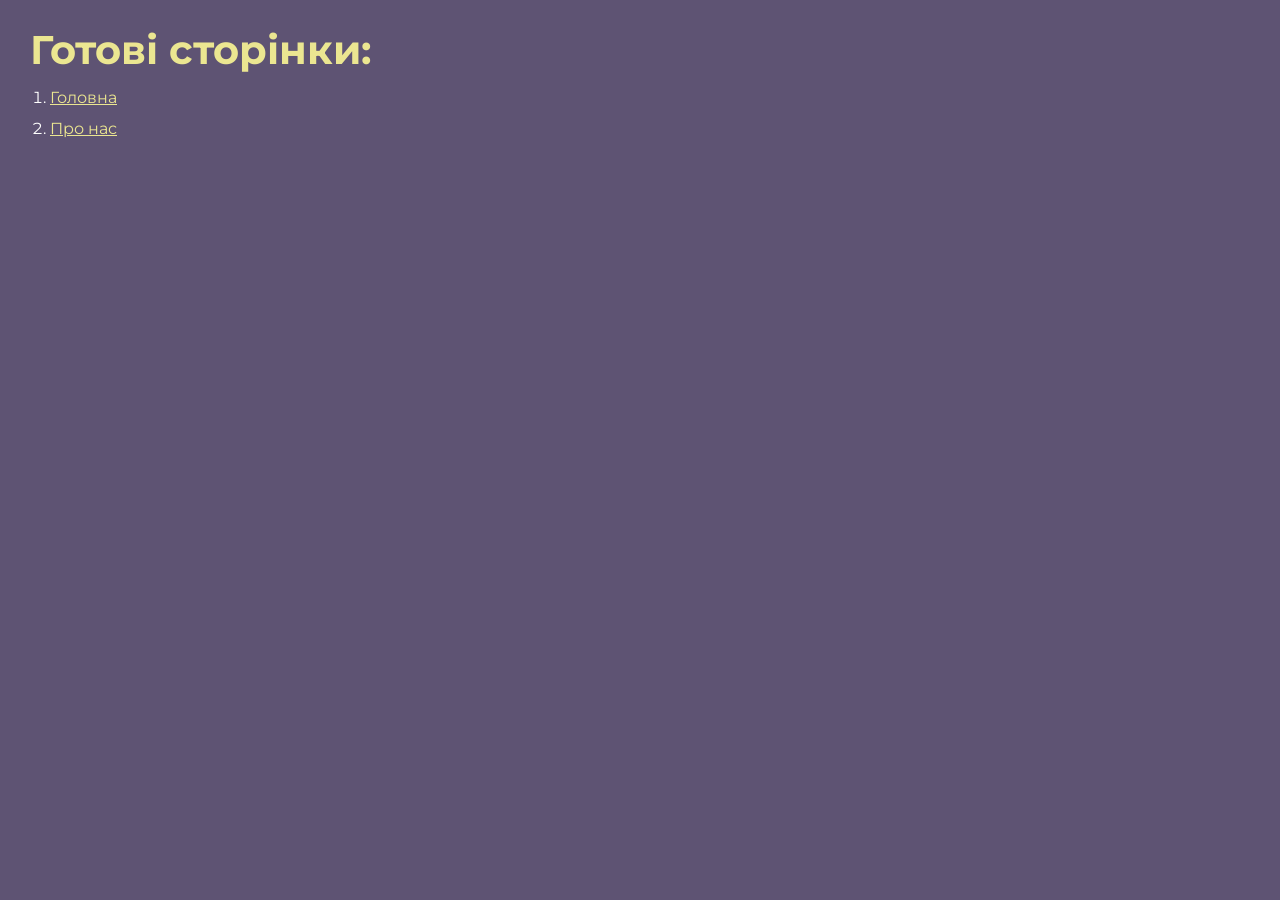
==== commit 38301c2b: "Add files via upload" ====
--- a/index.html
+++ b/index.html
@@ -1,467 +1,160 @@
 <!doctype html>
-<html lang="en">
+<html>
 
 <head>
-	<title>HomePage</title>
-	<meta charset="UTF-8">
-	<meta name="format-detection" content="telephone=no">
-	<!-- <style>body{opacity: 0;}</style> -->
-	<link rel="stylesheet" href="css/style.min.css?_v=20250117055228">
-	<link rel="shortcut icon" href="favicon.ico">
-	<!-- <meta name="robots" content="noindex, nofollow"> -->
-	<meta name="viewport" content="width=device-width, initial-scale=1.0">
+	<meta charset="UTF-8" />
+	<meta name="viewport" content="width=device-width, initial-scale=1.0" />
+	<title>Верстка «Cooley Recruit»</title>
 </head>
 
 <body>
-	<div class="wrapper">
-		<header class="header">
-			<div class="header__container-small">
-				<a href="" class="header__logo"><img src="img/logo.svg" alt="Logo" /></a>
-				<div class="header__menu menu">
-					<nav class="menu__body">
-						<ul class="menu__list">
-							<li class="menu__item"><a href="" class="menu__link">Home Page</a></li>
-							<li class="menu__item"><a href="" class="menu__link">Job Listings</a></li>
-							<li class="menu__item"><a href="" class="menu__link">Post Job</a></li>
-							<li class="menu__item">
-								<div data-spollers data-spollers-speed="0" class="menu__spollers spollers">
-									<details class="spollers__item">
-										<summary data-spoller-close class="spollers__title">
-											<span class="spollers__decor">More Links</span>
-											<svg class="spollers__arrow">
-												<use xlink:href="img/icons/icons.svg#spoller-arrow"></use>
-											</svg>
-										</summary>
-										<div class="spollers__body">
-											<ul class="spollers__list">
-												<li class="spollers__li"><a href="#" class="spollers__link">Candidates</a></li>
-												<li class="spollers__li"><a href="" class="spollers__link">Job</a></li>
-												<li class="spollers__li"><a href="" class="spollers__link">Work with Us</a></li>
-												<li class="spollers__li"><a href="" class="spollers__link">Blog (NEWS)</a></li>
-											</ul>
-										</div>
-									</details>
-								</div>
-							</li>
-							<li class="menu__item"><a href="" class="menu__link">About us</a></li>
-							<li class="menu__item"><a href="" class="menu__link">News</a></li>
-						</ul>
-						<a data-da=".header__container-small, 850, 2" href="" class="menu__button">Contact us</a>
-					</nav>
-				</div>
-				<button type="button" class="menu__icon icon-menu"><span></span></button>
-			</div>
-		</header>
+	<div class="rootpage">
+		<h1>Готові сторінки:</h1>
+		<ol class="rootpage__list">
+			<li><a target="_blank" href="home.html">Головна</a></li>
+			<li><a target="_blank" href="about.html">Про нас</a></li>
+		</ol>
+	</div>
+</body>
+<style>
+	@charset "UTF-8";
+	@import url('https://fonts.googleapis.com/css?family=Montserrat:regular,700&display=swap');
 
-		<main class="page">
-			<section class="page__hero hero-page">
-				<div class="hero-page__container-small">
-					<h1 class="hero-page__title">
-						Connecting <span class="hero-page__title--decor">Talent with</span> Opportunity
-					</h1>
-					<h2 class="hero-page__subtitle">
-						Discover a world of career possibilities tailored just for you. <br />
-						Join us in bridging the gap between talent and opportunity.
-					</h2>
-					<div class="hero-page__buttons">
-						<a href="" class="hero-page__button hero-page__button--first">Find a Job</a>
-						<a href="" class="hero-page__button hero-page__button--second">Post a Job</a>
-					</div>
-				</div>
-			</section>
-			<section class="page__jobs jobs-page">
-				<div class="jobs-page__container">
-					<h2 class="jobs-page__title title title--center-mobile">Jobs</h2>
-					<div class="jobs-page__about">
-						<h3 class="jobs-page__subtitle subtitle subtitle--center-mobile">
-							Lorem ipsum dolor sit amet, consectetur adipiscing elit. Suspendisse varius enim in eros elementum
-							tristique.
-						</h3>
-						<div class="jobs-page__filter filter-jobs">
-							<h4 class="filter-jobs__title">Popular Categories:</h4>
-							<div class="filter-jobs__categories">
-								<button type="button" class="filter-jobs__category filter-jobs__category--active">Operational</button>
-								<button type="button" class="filter-jobs__category">Technical</button>
-								<button type="button" class="filter-jobs__category">Commercial</button>
-							</div>
-						</div>
-					</div>
-					<ul class="jobs-page__list">
-						<li class="jobs-page__item item-job">
-							<a href="" class="item-job__link">
-								<div class="item-job__header">
-									<h3 class="item-job__name">UI/UX Designer</h3>
-									<div class="item-job__label"><span>Premium</span></div>
-									<img src="img/jobs/google.svg" alt="Google" class="item-job__employer" />
-								</div>
-								<div class="item-job__info">
-									<div class="item-job__location">
-										<svg>
-											<use xlink:href="img/icons/icons.svg#location"></use>
-										</svg>
-										<span>London</span>
-									</div>
-									<div class="item-job__employment-type">
-										<svg>
-											<use xlink:href="img/icons/icons.svg#clock"></use>
-										</svg>
-										<span>Full-time</span>
-									</div>
-								</div>
-								<p class="item-job__description">
-									Lorem ipsum dolor sit amet, consectetur adipiscing elit. Suspendisse varius enim in eros elementum
-									tristique.
-								</p>
-								<div class="item-job__button">Apply Now</div>
-							</a>
-						</li>
-						<li class="jobs-page__item item-job">
-							<a href="" class="item-job__link">
-								<div class="item-job__header">
-									<h3 class="item-job__name">UI/UX Designer</h3>
-									<img src="img/jobs/google.svg" alt="Google" class="item-job__employer" />
-								</div>
-								<div class="item-job__info">
-									<div class="item-job__location">
-										<svg>
-											<use xlink:href="img/icons/icons.svg#location"></use>
-										</svg>
-										<span>London</span>
-									</div>
-									<div class="item-job__employment-type">
-										<svg>
-											<use xlink:href="img/icons/icons.svg#clock"></use>
-										</svg>
-										<span>Full-time</span>
-									</div>
-								</div>
-								<p class="item-job__description">
-									Lorem ipsum dolor sit amet, consectetur adipiscing elit. Suspendisse varius enim in eros elementum
-									tristique.
-								</p>
-								<div class="item-job__button">Apply Now</div>
-							</a>
-						</li>
-						<li class="jobs-page__item item-job">
-							<a href="" class="item-job__link">
-								<div class="item-job__header">
-									<h3 class="item-job__name">UI/UX Designer</h3>
-									<img src="img/jobs/google.svg" alt="Google" class="item-job__employer" />
-								</div>
-								<div class="item-job__info">
-									<div class="item-job__location">
-										<svg>
-											<use xlink:href="img/icons/icons.svg#location"></use>
-										</svg>
-										<span>London</span>
-									</div>
-									<div class="item-job__employment-type">
-										<svg>
-											<use xlink:href="img/icons/icons.svg#clock"></use>
-										</svg>
-										<span>Full-time</span>
-									</div>
-								</div>
-								<p class="item-job__description">
-									Lorem ipsum dolor sit amet, consectetur adipiscing elit. Suspendisse varius enim in eros elementum
-									tristique.
-								</p>
-								<div class="item-job__button">Apply Now</div>
-							</a>
-						</li>
-						<li class="jobs-page__item item-job">
-							<a href="" class="item-job__link">
-								<div class="item-job__header">
-									<h3 class="item-job__name">UI/UX Designer</h3>
-									<div class="item-job__label"><span>Premium</span></div>
-									<img src="img/jobs/google.svg" alt="Google" class="item-job__employer" />
-								</div>
-								<div class="item-job__info">
-									<div class="item-job__location">
-										<svg>
-											<use xlink:href="img/icons/icons.svg#location"></use>
-										</svg>
-										<span>London</span>
-									</div>
-									<div class="item-job__employment-type">
-										<svg>
-											<use xlink:href="img/icons/icons.svg#clock"></use>
-										</svg>
-										<span>Full-time</span>
-									</div>
-								</div>
-								<p class="item-job__description">
-									Lorem ipsum dolor sit amet, consectetur adipiscing elit. Suspendisse varius enim in eros elementum
-									tristique.
-								</p>
-								<div class="item-job__button">Apply Now</div>
-							</a>
-						</li>
-					</ul>
-					<button type="button" class="jobs-page__button">Load More</button>
-				</div>
-			</section>
-			<section class="page__popular popular-page">
-				<div class="popular-page__container">
-					<h2 class="popular-page__title title title--center-mobile">Popular Jobs Section</h2>
-					<h3 class="popular-page__subtitle subtitle subtitle--center-mobile">
-						Lorem ipsum dolor sit amet, consectetur adipiscing elit.
-					</h3>
-					<div class="popular-page__columns">
-						<div class="popular-page__column column-popular">
-							<div class="column-popular__content">
-								<h3 class="column-popular__title">Design Management</h3>
-								<p class="column-popular__description">
-									Lorem ipsum dolor sit amet, consectetur adipiscing elit. Suspendisse varius enim in eros elementum
-									tristique.
-								</p>
-								<a href="" class="column-popular__button">Apply Now</a>
-							</div>
-							<img class="column-popular__img ibg" src="img/popular/01.jpg" alt="Image" />
-						</div>
-						<div class="popular-page__column column-popular">
-							<div class="column-popular__content">
-								<h3 class="column-popular__title">Quantity Surveyor</h3>
-								<p class="column-popular__description">
-									Lorem ipsum dolor sit amet, consectetur adipiscing elit. Suspendisse varius enim in eros elementum
-									tristique.
-								</p>
-								<a href="" class="column-popular__button">Apply Now</a>
-							</div>
-							<img class="column-popular__img ibg" src="img/popular/02.jpg" alt="Image" />
-						</div>
-						<div class="popular-page__column column-popular">
-							<div class="column-popular__content">
-								<h3 class="column-popular__title">Planning Manager</h3>
-								<p class="column-popular__description">
-									Lorem ipsum dolor sit amet, consectetur adipiscing elit. Suspendisse varius enim in eros elementum
-									tristique.
-								</p>
-								<a href="" class="column-popular__button">Apply Now</a>
-							</div>
-							<img class="column-popular__img ibg" src="img/popular/03.jpg" alt="Image" />
-						</div>
-						<div class="popular-page__column column-popular">
-							<div class="column-popular__content">
-								<h3 class="column-popular__title">Site Operational Management</h3>
-								<p class="column-popular__description">
-									Lorem ipsum dolor sit amet, consectetur adipiscing elit. Suspendisse varius enim in eros elementum
-									tristique.
-								</p>
-								<a href="" class="column-popular__button">Apply Now</a>
-							</div>
-							<img class="column-popular__img ibg" src="img/popular/04.jpg" alt="Image" />
-						</div>
-					</div>
-				</div>
-			</section>
-			<section class="page__about about-page">
-				<div class="about-page__container">
-					<div data-da=".about-page__content, 767.98, 2" class="about-page__decoration">
-						<img src="img/about/image.jpg" alt="Image" class="about-page__image ibg" />
-					</div>
-					<div class="about-page__content">
-						<h2 class="about-page__title title">About us</h2>
-						<p class="about-page__text">
-							Cooley Construction Recruitment is a specialist recruitment agency founded and operated by construction
-							industry professionals. Out team boasts years of experiance across various sectors within the
-							construction industry , providing us with a unique and in-depth understanding of the challenges and
-							opportunities within this dynamic field.
-						</p>
-						<div class="about-page__statistics">
-							<div class="about-page__statistic statistic-about">
-								<h3 class="statistic-about__title">7k</h3>
-								<h4 class="statistic-about__subtitle">Lorem ipsum</h4>
-							</div>
-							<div class="about-page__statistic statistic-about">
-								<h3 class="statistic-about__title">20k</h3>
-								<h4 class="statistic-about__subtitle">Lorem ipsum</h4>
-							</div>
-							<div class="about-page__statistic statistic-about">
-								<h3 class="statistic-about__title">34k</h3>
-								<h4 class="statistic-about__subtitle">Lorem ipsum</h4>
-							</div>
-						</div>
-						<a href="" class="about-page__button">Read More</a>
-					</div>
-				</div>
-			</section>
-			<section class="page__review review-page">
-				<div class="review-page__container">
-					<h2 class="review-page__title title">Review Customers</h2>
-					<div class="review-page__slider swiper">
-						<div class="review-page__wrapper swiper-wrapper">
-							<div class="review-page__slide slide-review swiper-slide">
-								<div class="slide-review__inner">
-									<p class="slide-review__text">
-										"We were incredibly impressed with the professsionalism of Cooley Construction Recruitment. From
-										the initial consultation,they took the timeto deeply understand our specific needs and the unquie
-										challenges of our project. Their team was responsive , communicative,and provided us with a pool
-										of exceptional candidates who perfectly matched our criteria. We highly recommend their to any
-										company seeking top-tier construction talent"
-									</p>
-									<div class="slide-review__reviewer reviewer">
-										<img src="img/review/reviewer.jpg" alt="" class="reviewer__image" />
-										<div class="reviewer__info">
-											<span class="reviewer__name">Niall Prunty</span>
-											<span class="reviewer__position">Operational Director, RASCOR</span>
-										</div>
-									</div>
-								</div>
-							</div>
-							<div class="review-page__slide slide-review swiper-slide">
-								<div class="slide-review__inner">
-									<p class="slide-review__text">
-										"Cooley Construction Recruitment were professional and truly understood our requirements.They
-										quickly presented us with a shortlist of highly skilled and appropriately qulaified candidates,
-										making the hiring process efficient and successful"
-									</p>
-									<div class="slide-review__reviewer reviewer">
-										<img src="img/review/reviewer.jpg" alt="" class="reviewer__image" />
-										<div class="reviewer__info">
-											<span class="reviewer__name">Sean Dwyer</span>
-											<span class="reviewer__position">Director, PHD Access</span>
-										</div>
-									</div>
-								</div>
-							</div>
-							<div class="review-page__slide slide-review swiper-slide">
-								<div class="slide-review__inner">
-									<p class="slide-review__text">
-										Cooley Construction Recruitment were fantastic throughout my job search.From the inital
-										consultation, they took time to truly understand my skills, experience and career aspirations.They
-										were incedibly engaged and proactive in identifying suitanle roles that alinged perfectly with my
-										interests. There interview preparation was invaluable . I highly recomend Cooley Construction
-										Recruitment to anyone seeking a rewarding long term career in construction."
-									</p>
-									<div class="slide-review__reviewer reviewer">
-										<img src="img/review/reviewer.jpg" alt="" class="reviewer__image" />
-										<div class="reviewer__info">
-											<span class="reviewer__name">Sean Jordan</span>
-											<span class="reviewer__position">Commercail Manager, Candidate</span>
-										</div>
-									</div>
-								</div>
-							</div>
-							<div class="review-page__slide slide-review swiper-slide">
-								<div class="slide-review__inner">
-									<p class="slide-review__text">
-										"My experiecne with Cooley Construction recruitment was exceptional.They truly listened to y
-										career goals and took the time to understand my unique skillst.They presented me with a range of
-										exciting opportunities that perfectly matched my interests. Throughout the enitre process they
-										provided invaluable guidance and support ."
-									</p>
-									<div class="slide-review__reviewer reviewer">
-										<img src="img/review/reviewer.jpg" alt="" class="reviewer__image" />
-										<div class="reviewer__info">
-											<span class="reviewer__name">Dennis King</span>
-											<span class="reviewer__position">Operational Project Director</span>
-										</div>
-									</div>
-								</div>
-							</div>
-							<div class="review-page__slide slide-review swiper-slide">
-								<div class="slide-review__inner">
-									<p class="slide-review__text">
-										"We were incredibly impressed with the professsionalism of Cooley Construction Recruitment. From
-										the initial consultation,they took the timeto deeply understand our specific needs and the unquie
-										challenges of our project. Their team was responsive , communicative,and provided us with a pool
-										of exceptional candidates who perfectly matched our criteria. We highly recommend their to any
-										company seeking top-tier construction talent"
-									</p>
-									<div class="slide-review__reviewer reviewer">
-										<img src="img/review/reviewer.jpg" alt="" class="reviewer__image" />
-										<div class="reviewer__info">
-											<span class="reviewer__name">Niall Prunty</span>
-											<span class="reviewer__position">Operational Director, RASCOR</span>
-										</div>
-									</div>
-								</div>
-							</div>
-							<div class="review-page__slide slide-review swiper-slide">
-								<div class="slide-review__inner">
-									<p class="slide-review__text">
-										"Cooley Construction Recruitment were professional and truly understood our requirements.They
-										quickly presented us with a shortlist of highly skilled and appropriately qulaified candidates,
-										making the hiring process efficient and successful"
-									</p>
-									<div class="slide-review__reviewer reviewer">
-										<img src="img/review/reviewer.jpg" alt="" class="reviewer__image" />
-										<div class="reviewer__info">
-											<span class="reviewer__name">Sean Dwyer</span>
-											<span class="reviewer__position">Director, PHD Access</span>
-										</div>
-									</div>
-								</div>
-							</div>
-						</div>
-						<div class="review-page__controls">
-							<button type="button" class="review-page__button-prev">
-								<svg>
-									<use xlink:href="img/icons/icons.svg#arrow-swiper"></use>
-								</svg>
-							</button>
-							<button type="button" class="review-page__button-next">
-								<svg>
-									<use xlink:href="img/icons/icons.svg#arrow-swiper"></use>
-								</svg>
-							</button>
-						</div>
-					</div>
-				</div>
-			</section>
-			<section class="page__invite invite-page">
-				<div class="invite-page__container">
-					<div class="invite-page__inner">
-						<h2 class="invite-page__title title">Start Your Journey Today</h2>
-						<p class="invite-page__text">
-							Join our platform to discover exciting job opportunities tailored just for you.
-						</p>
-						<a href="" class="invite-page__button">Learn More</a>
-					</div>
-				</div>
-			</section>
-		</main>
-		<footer class="footer">
-			<div class="footer__container-small">
-				<a href="" class="footer__logo"><img src="img/footer-logo.svg" alt="Logo" /></a>
-				<div class="footer__menu-footer menu-footer">
-					<nav class="menu-footer__body">
-						<ul class="menu-footer__list">
-							<li class="menu-footer__item"><a href="" class="menu-footer__link">Home Page</a></li>
-							<li class="menu-footer__item"><a href="" class="menu-footer__link">Job Listings</a></li>
-							<li class="menu-footer__item"><a href="" class="menu-footer__link">Post Job</a></li>
-							<li class="menu-footer__item">
-								<div data-spollers data-spollers-speed="0" class="menu-footer__spollers spollers-footer">
-									<details class="spollers-footer__item">
-										<summary data-spoller-close class="spollers-footer__title">
-											<span class="spollers-footer__decor">More Links</span>
-											<svg class="spollers-footer__arrow">
-												<use xlink:href="img/icons/icons.svg#spoller-arrow"></use>
-											</svg>
-										</summary>
-										<div class="spollers-footer__body">
-											<ul class="spollers-footer__list">
-												<li class="spollers-footer__li"><a href="#" class="spollers-footer__link">Candidates</a></li>
-												<li class="spollers-footer__li"><a href="" class="spollers-footer__link">Job</a></li>
-												<li class="spollers-footer__li"><a href="" class="spollers-footer__link">Work with Us</a></li>
-												<li class="spollers-footer__li"><a href="" class="spollers-footer__link">Blog (NEWS)</a></li>
-											</ul>
-										</div>
-									</details>
-								</div>
-							</li>
-							<li class="menu-footer__item"><a href="" class="menu-footer__link">About us</a></li>
-							<li class="menu-footer__item"><a href="" class="menu-footer__link">News</a></li>
-						</ul>
-						<a data-da=".footer__container-small, 850, 2" href="" class="menu-footer__button">Contact us</a>
-					</nav>
-				</div>
-			</div>
-		</footer>
+	*,
+	*::before,
+	*::after {
+		padding: 0px;
+		margin: 0px;
+		border: 0px;
+		box-sizing: border-box;
+	}
 
-	</div>
-	<script src="js/app.min.js?_v=20250117055228"></script>
-</body>
+	html,
+	body {
+		height: 100%;
+		margin: 0;
+		padding: 0;
+		min-width: 320px;
+		width: 100%;
+		color: #fff;
+		background-color: #5e5373;
+	}
+
+	body {
+		font-family: Montserrat;
+		font-size: 100%;
+		line-height: 1;
+		font-size: 1rem;
+	}
+
+	a {
+		text-decoration: underline;
+		color: #ebe691;
+	}
+
+	a:visited {
+		text-decoration: underline;
+		color: #aaa768;
+	}
+
+	a:hover {
+		text-decoration: none;
+	}
+
+	ul li {
+		list-style: none;
+	}
+
+	img {
+		vertical-align: top;
+	}
+
+	.wrapper {
+		width: 100%;
+		min-height: 100%;
+		overflow: hidden;
+	}
+
+	.rootpage {
+		padding: 30px;
+		display: flex;
+		flex-direction: column;
+		align-items: flex-start;
+	}
+
+	@media (max-width: 767px) {
+		.rootpage {
+			padding: 30px 15px;
+		}
+	}
+
+	h1 {
+		color: #ebe691;
+		font-size: 2.5rem;
+		margin: 0px 0px 1.25rem 0px;
+	}
+
+	@media (max-width: 767px) {
+		h1 {
+			font-size: 1.85rem;
+			margin: 0px 0px 1.25rem 0px;
+		}
+	}
+
+	h2 {
+		color: #ebe691;
+		font-size: 1.25rem;
+		margin: 0px 0px 1rem 0px;
+	}
+
+	@media (max-width: 767px) {
+		h2 {
+			font-size: 1.125rem;
+			margin: 0px 0px 1rem 0px;
+		}
+	}
+
+	.rootpage__info {
+		line-height: 140%;
+		margin: 0px 0px 1.5rem 0px;
+	}
+
+	.rootpage__list {
+		margin: 0px 0px 2.25rem 1.25rem;
+	}
+
+	.rootpage__list li:not(:last-child) {
+		margin: 0px 0px 15px 0px;
+	}
+
+	.rootpage__contacts,
+	.rootpage__tnx {
+		border-radius: 200px;
+		padding: 20px 65px;
+		line-height: 140%;
+	}
+
+	@media (max-width: 767px) {
+
+		.rootpage__contacts,
+		.rootpage__tnx {
+			border-radius: 40px;
+			padding: 20px;
+		}
+	}
+
+	.rootpage__contacts {
+		background: #32b5a4;
+	}
+
+	.rootpage__contacts a {
+		color: #ebe691;
+	}
+
+	.rootpage__tnx {
+		background: #c22d63;
+		margin: 0px 0px 1rem 0px;
+	}
+</style>
 
 </html>
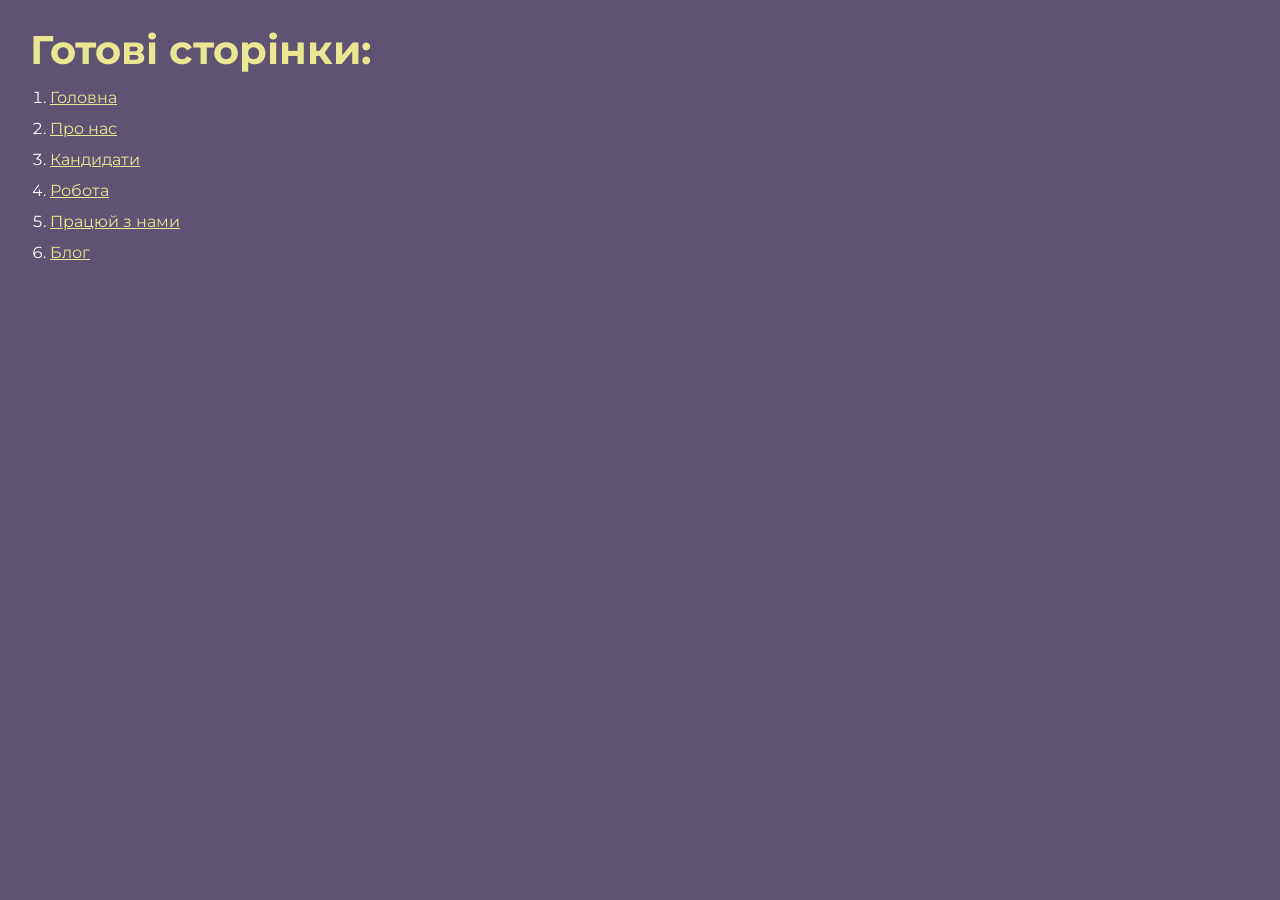
==== commit 4f7ffb53: "Add files via upload" ====
--- a/index.html
+++ b/index.html
@@ -13,6 +13,10 @@
 		<ol class="rootpage__list">
 			<li><a target="_blank" href="home.html">Головна</a></li>
 			<li><a target="_blank" href="about.html">Про нас</a></li>
+			<li><a target="_blank" href="candidates.html">Кандидати</a></li>
+			<li><a target="_blank" href="job.html">Робота</a></li>
+			<li><a target="_blank" href="work.html">Працюй з нами</a></li>
+			<li><a target="_blank" href="blog.html">Блог</a></li>
 		</ol>
 	</div>
 </body>
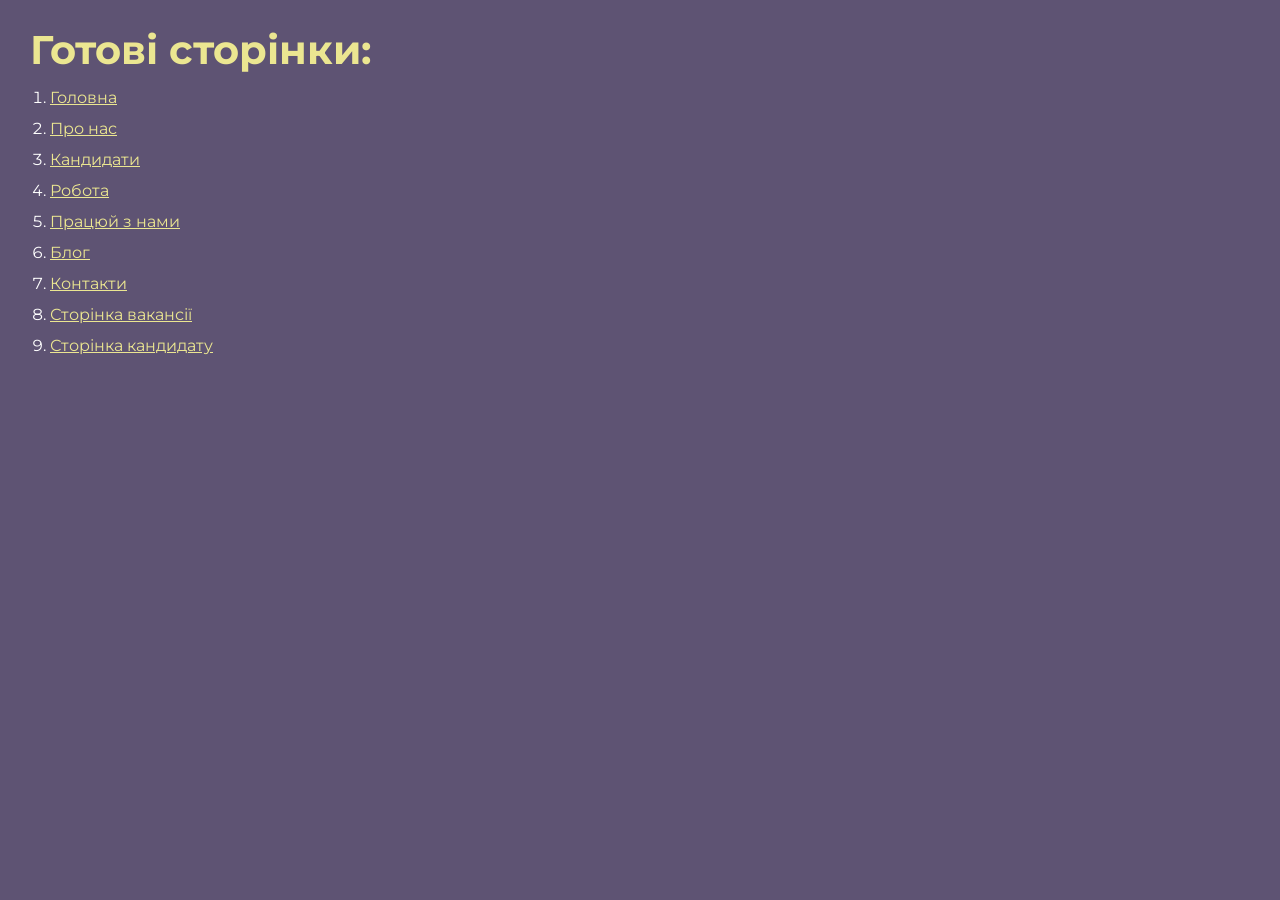
==== commit 7a997408: "Add files via upload" ====
--- a/index.html
+++ b/index.html
@@ -17,6 +17,9 @@
 			<li><a target="_blank" href="job.html">Робота</a></li>
 			<li><a target="_blank" href="work.html">Працюй з нами</a></li>
 			<li><a target="_blank" href="blog.html">Блог</a></li>
+			<li><a target="_blank" href="contacts.html">Контакти</a></li>
+			<li><a target="_blank" href="job-description.html">Сторінка вакансії</a></li>
+			<li><a target="_blank" href="candidates-description.html">Сторінка кандидату</a></li>
 		</ol>
 	</div>
 </body>
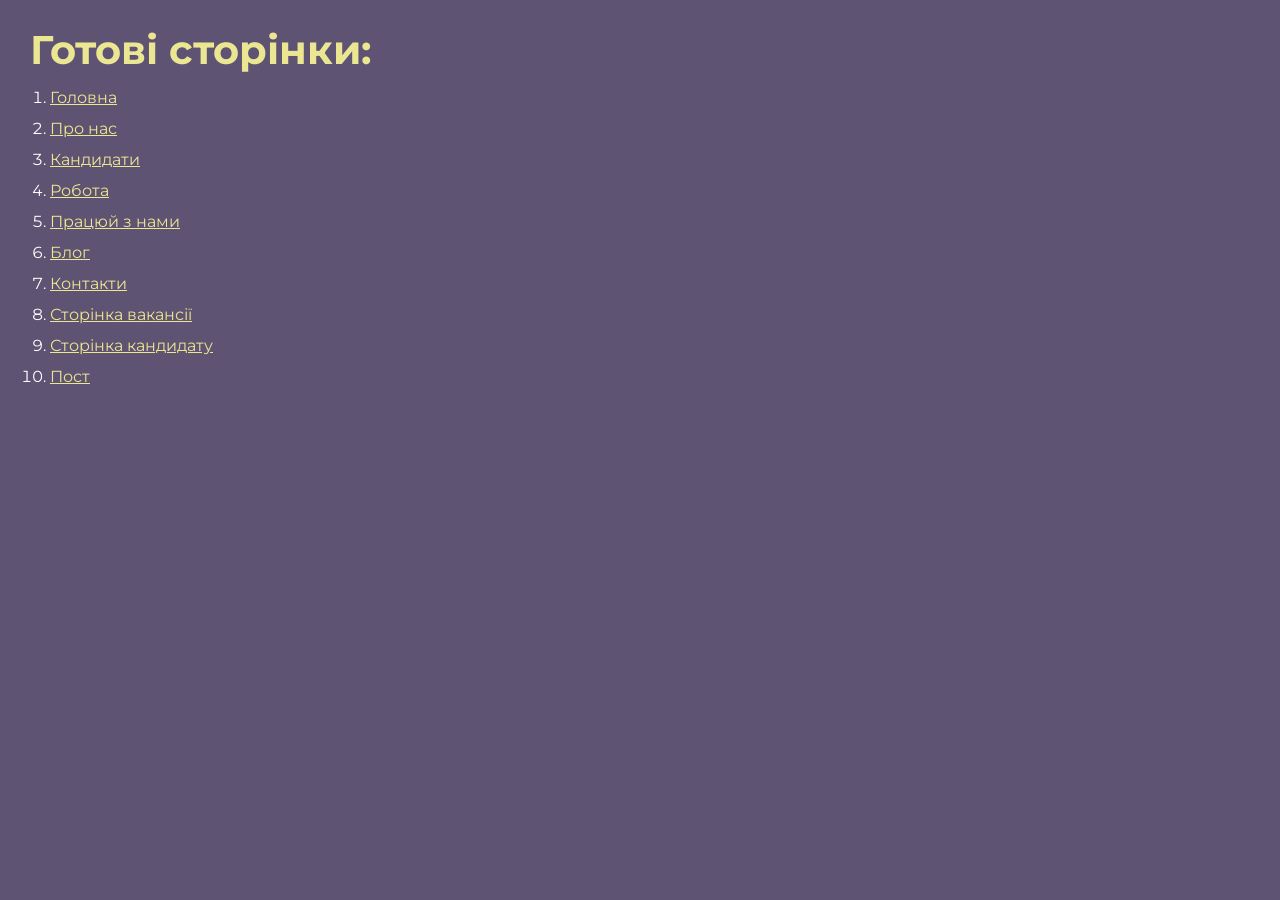
==== commit 9f30823c: "Add files via upload" ====
--- a/index.html
+++ b/index.html
@@ -20,6 +20,7 @@
 			<li><a target="_blank" href="contacts.html">Контакти</a></li>
 			<li><a target="_blank" href="job-description.html">Сторінка вакансії</a></li>
 			<li><a target="_blank" href="candidates-description.html">Сторінка кандидату</a></li>
+			<li><a target="_blank" href="single.html">Пост</a></li>
 		</ol>
 	</div>
 </body>
